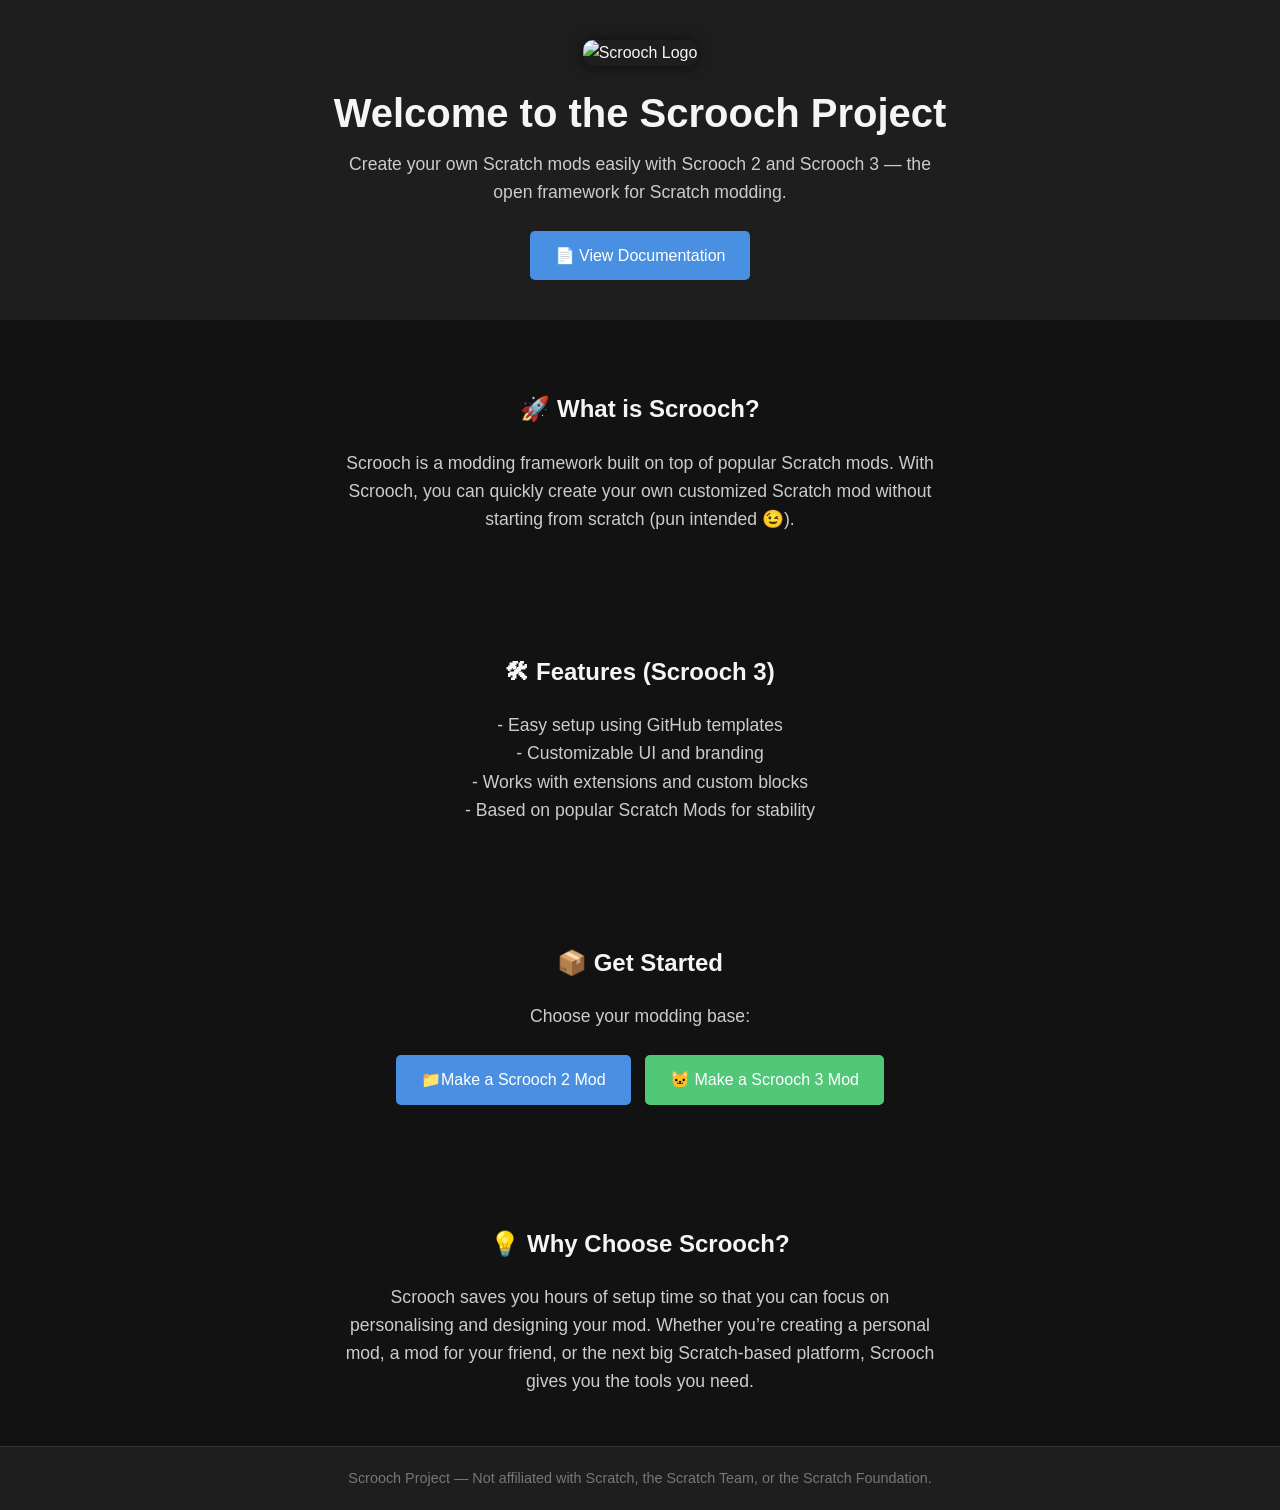
==== index.html @ 6286c1af "Update index.html" ====
<!DOCTYPE html>
<html lang="en">
<head>
  <meta charset="UTF-8">
  <meta name="viewport" content="width=device-width, initial-scale=1.0">
  <title>Scrooch Project</title>
  <link rel="icon" href="https://avatars.githubusercontent.com/u/221273265?s=200&v=4">
  <style>
    body {
      font-family: Arial, sans-serif;
      background-color: #121212;
      color: #f5f5f5;
      margin: 0;
      padding: 0;
      line-height: 1.6;
    }
    header {
      background-color: #1e1e1e;
      padding: 40px 20px;
      text-align: center;
    }
    header img {
      width: 90px;
      height: 90px;
      border-radius: 10px;
      box-shadow: 0 0 15px rgba(0, 0, 0, 0.6);
    }
    h1 {
      font-size: 2.5rem;
      margin: 15px 0 5px;
    }
    p {
      font-size: 1.1rem;
      color: #ccc;
      max-width: 600px;
      margin: 0 auto;
    }
    .section {
      padding: 50px 20px;
      max-width: 900px;
      margin: auto;
      text-align: center;
    }
    .btn {
      display: inline-block;
      padding: 12px 25px;
      font-size: 1rem;
      color: #fff;
      background-color: #4a90e2;
      border: none;
      border-radius: 5px;
      text-decoration: none;
      margin-top: 25px;
      transition: background-color 0.3s ease, transform 0.2s ease;
    }
    .btn:hover {
      background-color: #357ABD;
      transform: translateY(-2px);
    }
    footer {
      background-color: #1e1e1e;
      padding: 20px;
      text-align: center;
      font-size: 0.9rem;
      color: #777;
      border-top: 1px solid #333;
    }
  </style>
</head>
<body>
  <header>
    <img src="https://avatars.githubusercontent.com/u/221273265?s=200&v=4" alt="Scrooch Logo">
    <h1>Welcome to the Scrooch Project</h1>
    <p>Create your own Scratch mods easily with Scrooch 2 and Scrooch 3 — the open framework for Scratch modding.</p>
    <a href="https://scrooch-project.github.io/docs" class="btn">📄 View Documentation</a>
  </header>

  <section class="section">
    <h2>🚀 What is Scrooch?</h2>
    <p>
      Scrooch is a modding framework built on top of popular Scratch mods.
      With Scrooch, you can quickly create your own customized Scratch mod
      without starting from scratch (pun intended 😉).
    </p>
  </section>

  <section class="section">
    <h2>🛠 Features (Scrooch 3)</h2>
    <p>
      - Easy setup using GitHub templates<br>
      - Customizable UI and branding<br>
      - Works with extensions and custom blocks<br>
      - Based on popular Scratch Mods for stability
    </p>
  </section>

  <section class="section">
    <h2>📦 Get Started</h2>
    <p>Choose your modding base:</p>
    <a href="https://scrooch-project.github.io/docs/#/setup/v2" class="btn">📁Make a Scrooch 2 Mod</a>
<a href="https://github.com/scrooch-project/Scrooch3#readme" 
   class="btn" 
   style="background-color:#50c878;margin-left:10px;" 
   target="_blank" 
   rel="noopener noreferrer">
   🐱 Make a Scrooch 3 Mod
</a>
  </section>

  <section class="section">
    <h2>💡 Why Choose Scrooch?</h2>
    <p>
      Scrooch saves you hours of setup time so that you can focus on personalising
      and designing your mod. Whether you’re creating a personal mod, a mod for your friend,
      or the next big Scratch-based platform, Scrooch gives you the tools you need.
    </p>
  </section>

  <footer>
    Scrooch Project — Not affiliated with Scratch, the Scratch Team, or the Scratch Foundation.
  </footer>
</body>
</html>
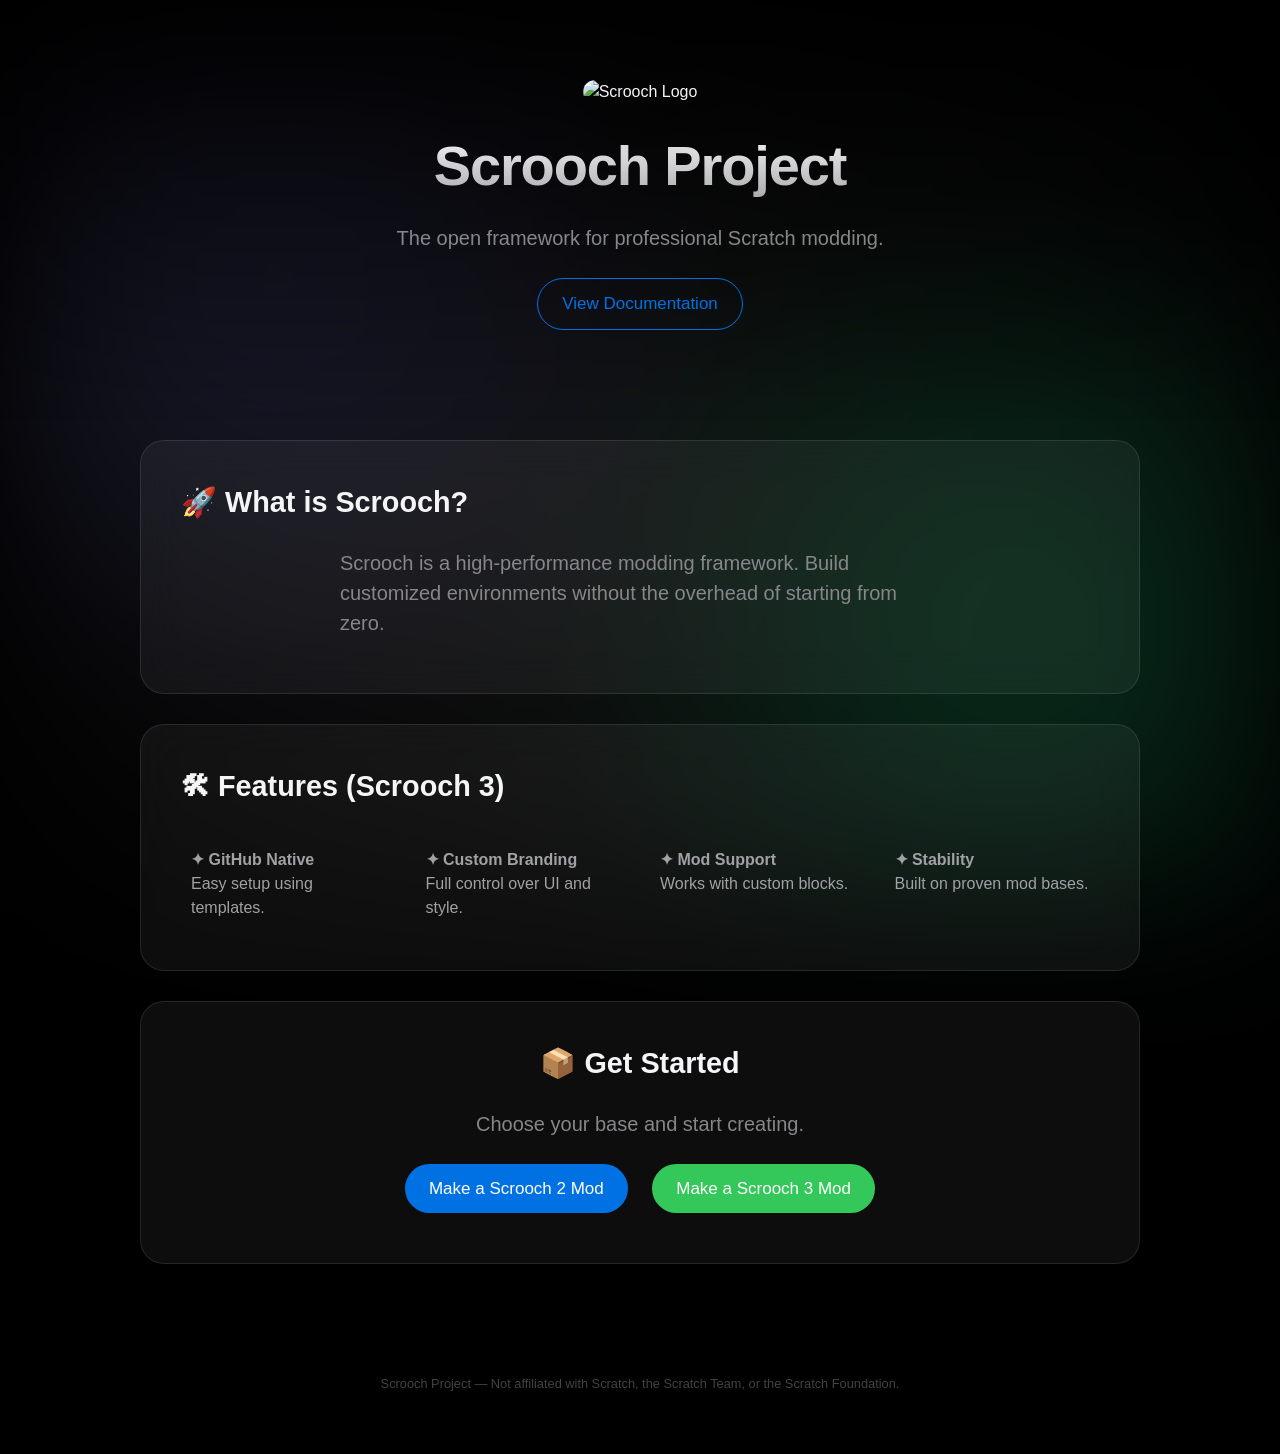
==== commit 024daba4: "Refactor index.html for styling and content updates Updated styles and content for improved aestheti" ====
--- a/index.html
+++ b/index.html
@@ -6,118 +6,184 @@
   <title>Scrooch Project</title>
   <link rel="icon" href="https://avatars.githubusercontent.com/u/221273265?s=200&v=4">
   <style>
+    :root {
+      --glass: rgba(255, 255, 255, 0.05);
+      --glass-border: rgba(255, 255, 255, 0.1);
+      --accent: #0071e3; /* Apple Blue */
+      --success: #34c759; /* Apple Green */
+    }
+
     body {
-      font-family: Arial, sans-serif;
-      background-color: #121212;
-      color: #f5f5f5;
+      font-family: -apple-system, BlinkMacSystemFont, "Segoe UI", Roboto, Helvetica, Arial, sans-serif;
+      background: #000;
+      color: #f5f5f7;
       margin: 0;
       padding: 0;
-      line-height: 1.6;
+      line-height: 1.5;
+      overflow-x: hidden;
     }
+
+    /* Animated Liquid Background */
+    body::before {
+      content: "";
+      position: fixed;
+      top: 0; left: 0;
+      width: 100%; height: 100%;
+      background: radial-gradient(circle at 20% 30%, #1a1a2e 0%, transparent 40%),
+                  radial-gradient(circle at 80% 70%, #072e1c 0%, transparent 40%),
+                  radial-gradient(circle at 50% 50%, #121212 0%, #000 100%);
+      z-index: -1;
+      filter: blur(80px);
+    }
+
     header {
-      background-color: #1e1e1e;
-      padding: 40px 20px;
+      padding: 80px 20px;
       text-align: center;
+      background: linear-gradient(180deg, rgba(0,0,0,0.8) 0%, transparent 100%);
     }
+
     header img {
-      width: 90px;
-      height: 90px;
-      border-radius: 10px;
-      box-shadow: 0 0 15px rgba(0, 0, 0, 0.6);
+      width: 100px;
+      height: 100px;
+      border-radius: 22px; /* Apple's squircle-ish radius */
+      box-shadow: 0 20px 40px rgba(0,0,0,0.4);
+      margin-bottom: 20px;
     }
+
     h1 {
-      font-size: 2.5rem;
-      margin: 15px 0 5px;
+      font-size: clamp(2.5rem, 8vw, 3.5rem);
+      font-weight: 700;
+      letter-spacing: -0.02em;
+      margin: 0;
+      background: linear-gradient(180deg, #fff 0%, #a1a1a6 100%);
+      -webkit-background-clip: text;
+      -webkit-text-fill-color: transparent;
     }
+
     p {
-      font-size: 1.1rem;
-      color: #ccc;
+      font-size: 1.25rem;
+      color: #86868b;
       max-width: 600px;
+      margin: 15px auto;
+    }
+
+    .container {
+      max-width: 1000px;
       margin: 0 auto;
+      padding: 20px;
     }
+
+    /* Glass Card Style */
     .section {
-      padding: 50px 20px;
-      max-width: 900px;
-      margin: auto;
-      text-align: center;
+      background: var(--glass);
+      backdrop-filter: blur(20px);
+      -webkit-backdrop-filter: blur(20px);
+      border: 1px solid var(--glass-border);
+      border-radius: 24px;
+      padding: 40px;
+      margin-bottom: 30px;
+      transition: transform 0.3s ease, border-color 0.3s ease;
     }
+
+    .section:hover {
+      border-color: rgba(255, 255, 255, 0.2);
+    }
+
+    h2 {
+      font-size: 1.8rem;
+      margin-top: 0;
+    }
+
+    /* Apple-style Buttons */
     .btn {
       display: inline-block;
-      padding: 12px 25px;
-      font-size: 1rem;
+      padding: 12px 24px;
+      font-size: 17px;
+      font-weight: 500;
       color: #fff;
-      background-color: #4a90e2;
+      background-color: var(--accent);
       border: none;
-      border-radius: 5px;
+      border-radius: 980px; /* Fully rounded */
       text-decoration: none;
-      margin-top: 25px;
-      transition: background-color 0.3s ease, transform 0.2s ease;
+      margin: 10px;
+      transition: all 0.3s cubic-bezier(0.4, 0, 0.2, 1);
     }
+
     .btn:hover {
-      background-color: #357ABD;
-      transform: translateY(-2px);
+      opacity: 0.9;
+      transform: scale(1.02);
     }
+
+    .btn-secondary {
+      background-color: var(--success);
+    }
+
+    .btn-outline {
+      background: transparent;
+      border: 1px solid var(--accent);
+      color: var(--accent);
+    }
+
+    .features-grid {
+      display: grid;
+      grid-template-columns: repeat(auto-fit, minmax(200px, 1fr));
+      gap: 20px;
+      text-align: left;
+      margin-top: 30px;
+    }
+
+    .feature-item {
+      padding: 10px;
+      color: #a1a1a6;
+    }
+
     footer {
-      background-color: #1e1e1e;
-      padding: 20px;
+      padding: 60px 20px;
       text-align: center;
-      font-size: 0.9rem;
-      color: #777;
-      border-top: 1px solid #333;
+      font-size: 0.8rem;
+      color: #424245;
     }
   </style>
 </head>
 <body>
+
   <header>
     <img src="https://avatars.githubusercontent.com/u/221273265?s=200&v=4" alt="Scrooch Logo">
-    <h1>Welcome to the Scrooch Project</h1>
-    <p>Create your own Scratch mods easily with Scrooch 2 and Scrooch 3 — the open framework for Scratch modding.</p>
-    <a href="https://scrooch-project.github.io/docs" class="btn">📄 View Documentation</a>
+    <h1>Scrooch Project</h1>
+    <p>The open framework for professional Scratch modding.</p>
+    <a href="https://scrooch-project.github.io/docs" class="btn btn-outline">View Documentation</a>
   </header>
 
-  <section class="section">
-    <h2>🚀 What is Scrooch?</h2>
-    <p>
-      Scrooch is a modding framework built on top of popular Scratch mods.
-      With Scrooch, you can quickly create your own customized Scratch mod
-      without starting from scratch (pun intended 😉).
-    </p>
-  </section>
+  <div class="container">
+    <section class="section">
+      <h2>🚀 What is Scrooch?</h2>
+      <p>
+        Scrooch is a high-performance modding framework. 
+        Build customized environments without the overhead of starting from zero.
+      </p>
+    </section>
 
-  <section class="section">
-    <h2>🛠 Features (Scrooch 3)</h2>
-    <p>
-      - Easy setup using GitHub templates<br>
-      - Customizable UI and branding<br>
-      - Works with extensions and custom blocks<br>
-      - Based on popular Scratch Mods for stability
-    </p>
-  </section>
+    <section class="section">
+      <h2>🛠 Features (Scrooch 3)</h2>
+      <div class="features-grid">
+        <div class="feature-item"><b>✦ GitHub Native</b><br>Easy setup using templates.</div>
+        <div class="feature-item"><b>✦ Custom Branding</b><br>Full control over UI and style.</div>
+        <div class="feature-item"><b>✦ Mod Support</b><br>Works with custom blocks.</div>
+        <div class="feature-item"><b>✦ Stability</b><br>Built on proven mod bases.</div>
+      </div>
+    </section>
 
-  <section class="section">
-    <h2>📦 Get Started</h2>
-    <p>Choose your modding base:</p>
-    <a href="https://scrooch-project.github.io/docs/#/setup/v2" class="btn">📁Make a Scrooch 2 Mod</a>
-<a href="https://github.com/scrooch-project/Scrooch3#readme" 
-   class="btn" 
-   style="background-color:#50c878;margin-left:10px;" 
-   target="_blank" 
-   rel="noopener noreferrer">
-   🐱 Make a Scrooch 3 Mod
-</a>
-  </section>
-
-  <section class="section">
-    <h2>💡 Why Choose Scrooch?</h2>
-    <p>
-      Scrooch saves you hours of setup time so that you can focus on personalising
-      and designing your mod. Whether you’re creating a personal mod, a mod for your friend,
-      or the next big Scratch-based platform, Scrooch gives you the tools you need.
-    </p>
-  </section>
+    <section class="section" style="text-align: center;">
+      <h2>📦 Get Started</h2>
+      <p>Choose your base and start creating.</p>
+      <a href="https://scrooch-project.github.io/docs/#/setup/v2" class="btn">Make a Scrooch 2 Mod</a>
+      <a href="https://github.com/scrooch-project/Scrooch3#readme" class="btn btn-secondary">Make a Scrooch 3 Mod</a>
+    </section>
+  </div>
 
   <footer>
     Scrooch Project — Not affiliated with Scratch, the Scratch Team, or the Scratch Foundation.
   </footer>
+
 </body>
 </html>
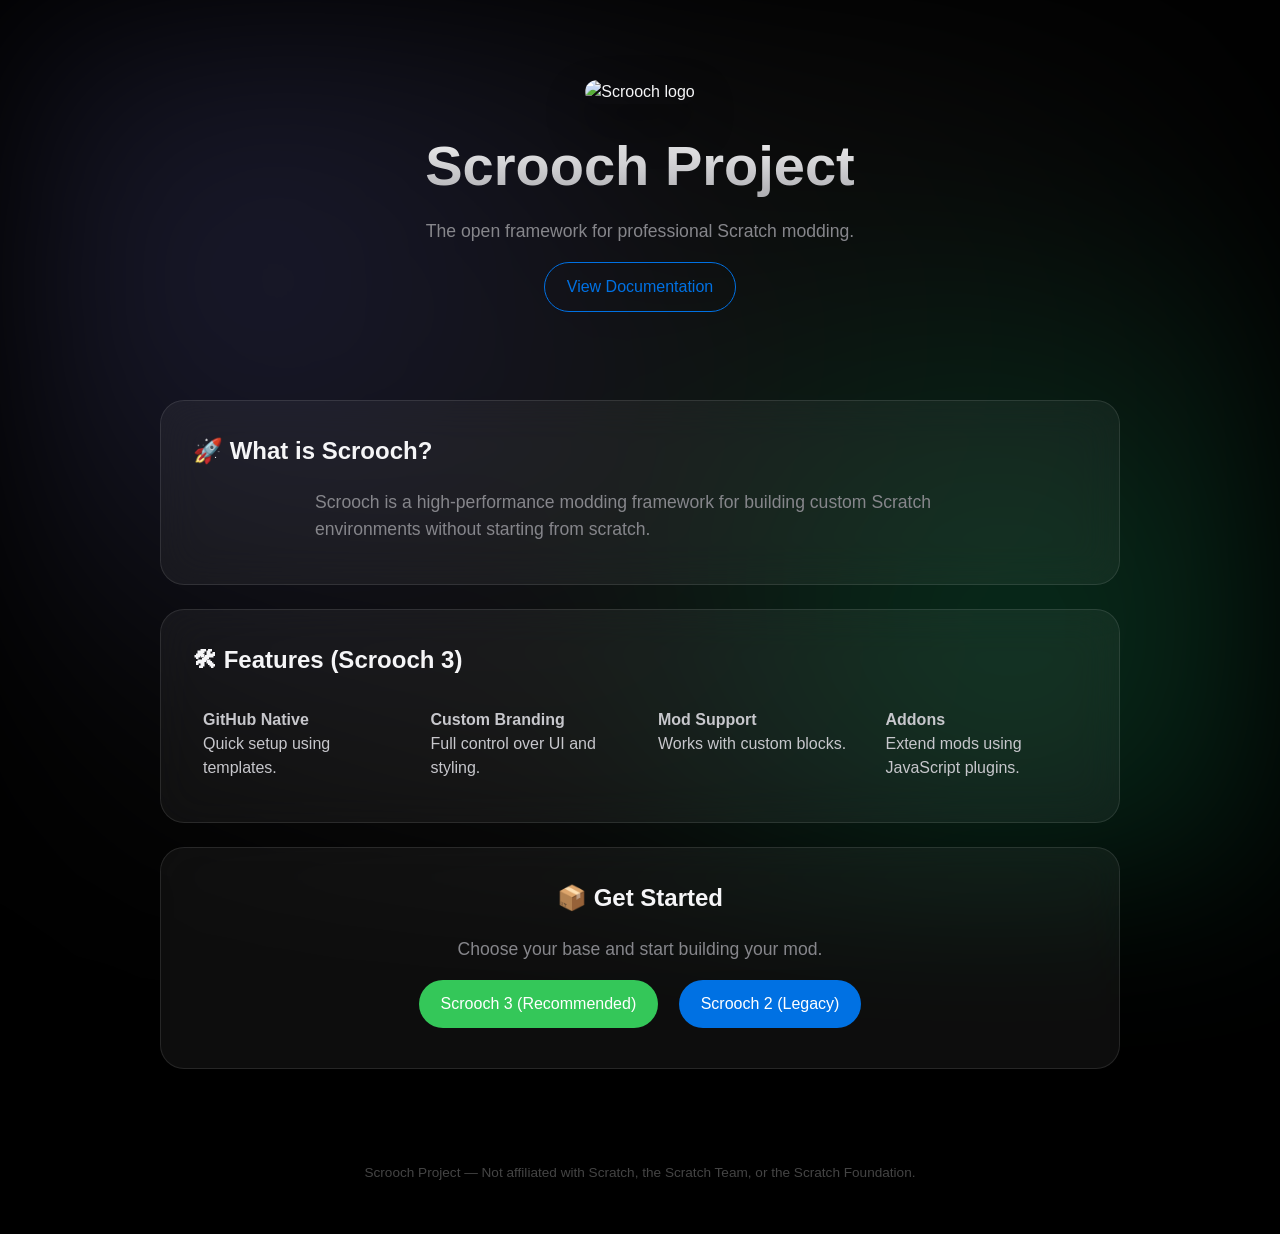
==== commit 2109be95: "Update index.html" ====
--- a/index.html
+++ b/index.html
@@ -1,70 +1,73 @@
 <!DOCTYPE html>
 <html lang="en">
 <head>
-  <meta charset="UTF-8">
-  <meta name="viewport" content="width=device-width, initial-scale=1.0">
-  <title>Scrooch Project</title>
-  <link rel="icon" href="https://avatars.githubusercontent.com/u/221273265?s=200&v=4">
+  <meta charset="UTF-8" />
+  <meta name="viewport" content="width=device-width, initial-scale=1.0" />
+
+  <title>Scrooch Project — Scratch Modding Framework</title>
+  <meta name="description" content="Scrooch is an open framework for professional Scratch modding with custom UI, addons, and GitHub-native setup." />
+
+  <link rel="icon" href="https://avatars.githubusercontent.com/u/221273265?s=200&v=4" />
+
   <style>
     :root {
       --glass: rgba(255, 255, 255, 0.05);
       --glass-border: rgba(255, 255, 255, 0.1);
-      --accent: #0071e3; /* Apple Blue */
-      --success: #34c759; /* Apple Green */
+      --accent: #0071e3;
+      --success: #34c759;
+      --text: #f5f5f7;
+      --muted: #86868b;
+    }
+
+    * {
+      box-sizing: border-box;
     }
 
     body {
+      margin: 0;
       font-family: -apple-system, BlinkMacSystemFont, "Segoe UI", Roboto, Helvetica, Arial, sans-serif;
       background: #000;
-      color: #f5f5f7;
-      margin: 0;
-      padding: 0;
+      color: var(--text);
       line-height: 1.5;
       overflow-x: hidden;
     }
 
-    /* Animated Liquid Background */
     body::before {
       content: "";
       position: fixed;
-      top: 0; left: 0;
-      width: 100%; height: 100%;
+      inset: 0;
       background: radial-gradient(circle at 20% 30%, #1a1a2e 0%, transparent 40%),
                   radial-gradient(circle at 80% 70%, #072e1c 0%, transparent 40%),
                   radial-gradient(circle at 50% 50%, #121212 0%, #000 100%);
+      filter: blur(80px);
       z-index: -1;
-      filter: blur(80px);
     }
 
     header {
-      padding: 80px 20px;
+      padding: 80px 20px 60px;
       text-align: center;
-      background: linear-gradient(180deg, rgba(0,0,0,0.8) 0%, transparent 100%);
     }
 
     header img {
-      width: 100px;
-      height: 100px;
-      border-radius: 22px; /* Apple's squircle-ish radius */
+      width: 96px;
+      height: 96px;
+      border-radius: 22px;
       box-shadow: 0 20px 40px rgba(0,0,0,0.4);
-      margin-bottom: 20px;
     }
 
     h1 {
-      font-size: clamp(2.5rem, 8vw, 3.5rem);
-      font-weight: 700;
-      letter-spacing: -0.02em;
-      margin: 0;
-      background: linear-gradient(180deg, #fff 0%, #a1a1a6 100%);
+      font-size: clamp(2.2rem, 6vw, 3.5rem);
+      margin: 20px 0 10px;
+      background: linear-gradient(180deg, #fff, #a1a1a6);
       -webkit-background-clip: text;
       -webkit-text-fill-color: transparent;
     }
 
     p {
-      font-size: 1.25rem;
-      color: #86868b;
-      max-width: 600px;
-      margin: 15px auto;
+      color: var(--muted);
+      font-size: 1.1rem;
+      max-width: 650px;
+      margin: 10px auto;
     }
 
     .container {
@@ -73,113 +76,130 @@
       padding: 20px;
     }
 
-    /* Glass Card Style */
     .section {
       background: var(--glass);
       backdrop-filter: blur(20px);
-      -webkit-backdrop-filter: blur(20px);
       border: 1px solid var(--glass-border);
       border-radius: 24px;
-      padding: 40px;
-      margin-bottom: 30px;
-      transition: transform 0.3s ease, border-color 0.3s ease;
+      padding: 32px;
+      margin-bottom: 24px;
+      transition: 0.25s ease;
     }
 
     .section:hover {
       border-color: rgba(255, 255, 255, 0.2);
+      transform: translateY(-2px);
     }
 
     h2 {
-      font-size: 1.8rem;
       margin-top: 0;
     }
 
-    /* Apple-style Buttons */
     .btn {
       display: inline-block;
-      padding: 12px 24px;
-      font-size: 17px;
+      padding: 12px 22px;
+      font-size: 16px;
       font-weight: 500;
-      color: #fff;
-      background-color: var(--accent);
-      border: none;
-      border-radius: 980px; /* Fully rounded */
+      border-radius: 999px;
       text-decoration: none;
-      margin: 10px;
-      transition: all 0.3s cubic-bezier(0.4, 0, 0.2, 1);
-    }
-
-    .btn:hover {
-      opacity: 0.9;
-      transform: scale(1.02);
-    }
-
-    .btn-secondary {
-      background-color: var(--success);
+      margin: 8px;
+      transition: 0.25s ease;
+      outline: none;
+    }
+
+    .btn:focus-visible {
+      outline: 2px solid white;
+      outline-offset: 3px;
+    }
+
+    .btn-primary {
+      background: var(--accent);
+      color: white;
+    }
+
+    .btn-success {
+      background: var(--success);
+      color: white;
     }
 
     .btn-outline {
-      background: transparent;
       border: 1px solid var(--accent);
       color: var(--accent);
+      background: transparent;
+    }
+
+    .btn:hover {
+      transform: scale(1.03);
+      opacity: 0.9;
     }
 
     .features-grid {
       display: grid;
       grid-template-columns: repeat(auto-fit, minmax(200px, 1fr));
-      gap: 20px;
-      text-align: left;
-      margin-top: 30px;
+      gap: 16px;
+      margin-top: 20px;
     }
 
     .feature-item {
       padding: 10px;
-      color: #a1a1a6;
+      color: #c7c7cc;
     }
 
     footer {
-      padding: 60px 20px;
       text-align: center;
-      font-size: 0.8rem;
-      color: #424245;
+      padding: 50px 20px;
+      font-size: 0.85rem;
+      color: #444;
+    }
+
+    @media (prefers-reduced-motion: reduce) {
+      * {
+        transition: none !important;
+        scroll-behavior: auto !important;
+      }
     }
   </style>
 </head>
+
 <body>
 
   <header>
-    <img src="https://avatars.githubusercontent.com/u/221273265?s=200&v=4" alt="Scrooch Logo">
+    <img src="https://avatars.githubusercontent.com/u/221273265?s=200&v=4" alt="Scrooch logo" />
     <h1>Scrooch Project</h1>
     <p>The open framework for professional Scratch modding.</p>
-    <a href="https://scrooch-project.github.io/docs" class="btn btn-outline">View Documentation</a>
+    <a href="https://github.com/scrooch-project/Scrooch3/wiki" class="btn btn-outline" role="button">View Documentation</a>
   </header>
 
-  <div class="container">
+  <main class="container">
+
     <section class="section">
       <h2>🚀 What is Scrooch?</h2>
       <p>
-        Scrooch is a high-performance modding framework. 
-        Build customized environments without the overhead of starting from zero.
+        Scrooch is a high-performance modding framework for building custom Scratch environments
+        without starting from scratch.
       </p>
     </section>
 
     <section class="section">
       <h2>🛠 Features (Scrooch 3)</h2>
+
       <div class="features-grid">
-        <div class="feature-item"><b>✦ GitHub Native</b><br>Easy setup using templates.</div>
-        <div class="feature-item"><b>✦ Custom Branding</b><br>Full control over UI and style.</div>
-        <div class="feature-item"><b>✦ Mod Support</b><br>Works with custom blocks.</div>
-        <div class="feature-item"><b>✦ Stability</b><br>Built on proven mod bases.</div>
+        <div class="feature-item"><b>GitHub Native</b><br />Quick setup using templates.</div>
+        <div class="feature-item"><b>Custom Branding</b><br />Full control over UI and styling.</div>
+        <div class="feature-item"><b>Mod Support</b><br />Works with custom blocks.</div>
+        <div class="feature-item"><b>Addons</b><br />Extend mods using JavaScript plugins.</div>
       </div>
     </section>
 
-    <section class="section" style="text-align: center;">
+    <section class="section" style="text-align:center;">
       <h2>📦 Get Started</h2>
-      <p>Choose your base and start creating.</p>
-      <a href="https://scrooch-project.github.io/docs/#/setup/v2" class="btn">Make a Scrooch 2 Mod</a>
-      <a href="https://github.com/scrooch-project/Scrooch3#readme" class="btn btn-secondary">Make a Scrooch 3 Mod</a>
+      <p>Choose your base and start building your mod.</p>
+
+      <a href="https://github.com/scrooch-project/Scrooch3/wiki" class="btn btn-success">Scrooch 3 (Recommended)</a>
+      <a href="https://sites.google.com/view/scrooch-2/code" class="btn btn-primary">Scrooch 2 (Legacy)</a>
     </section>
-  </div>
+
+  </main>
 
   <footer>
     Scrooch Project — Not affiliated with Scratch, the Scratch Team, or the Scratch Foundation.
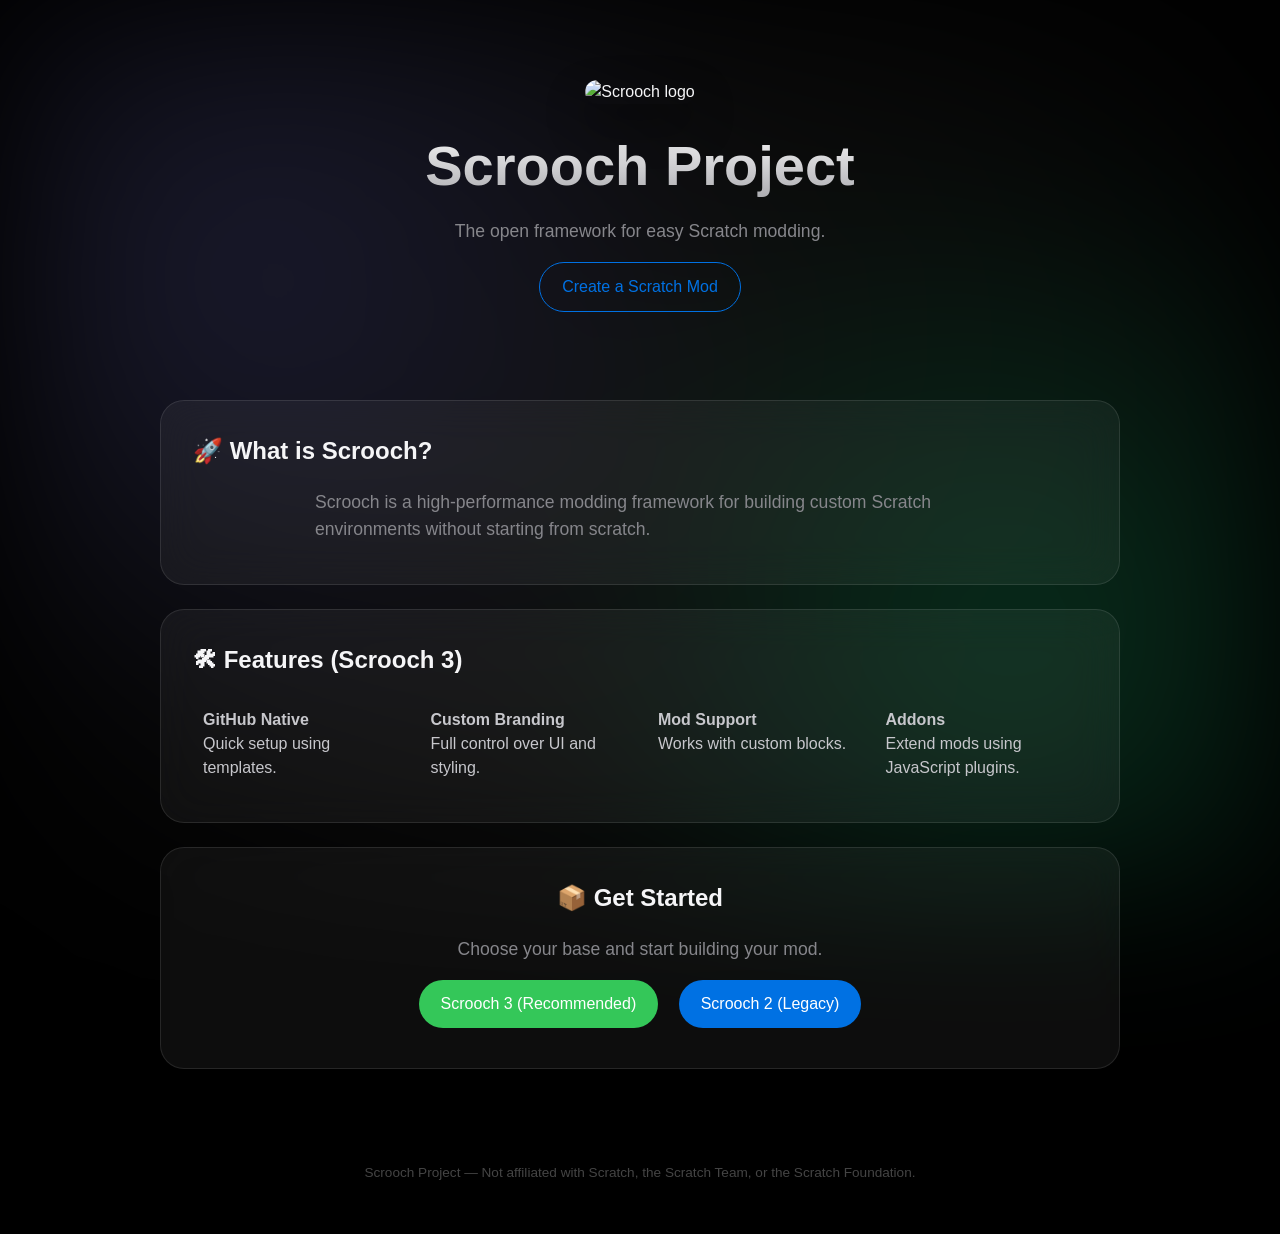
==== commit 4897aec5: "Update index.html" ====
--- a/index.html
+++ b/index.html
@@ -5,7 +5,7 @@
   <meta name="viewport" content="width=device-width, initial-scale=1.0" />
 
   <title>Scrooch Project — Scratch Modding Framework</title>
-  <meta name="description" content="Scrooch is an open framework for professional Scratch modding with custom UI, addons, and GitHub-native setup." />
+  <meta name="description" content="Scrooch is an open framework for easy Scratch modding with custom UI, addons, and GitHub-native setup." />
 
   <link rel="icon" href="https://avatars.githubusercontent.com/u/221273265?s=200&v=4" />
 
@@ -166,8 +166,8 @@
   <header>
     <img src="https://avatars.githubusercontent.com/u/221273265?s=200&v=4" alt="Scrooch logo" />
     <h1>Scrooch Project</h1>
-    <p>The open framework for professional Scratch modding.</p>
-    <a href="https://github.com/scrooch-project/Scrooch3/wiki" class="btn btn-outline" role="button">View Documentation</a>
+    <p>The open framework for easy Scratch modding.</p>
+    <a href="https://scrooch.cattymod.app/select" class="btn btn-outline" role="button">Create a Scratch Mod</a>
   </header>
 
   <main class="container">
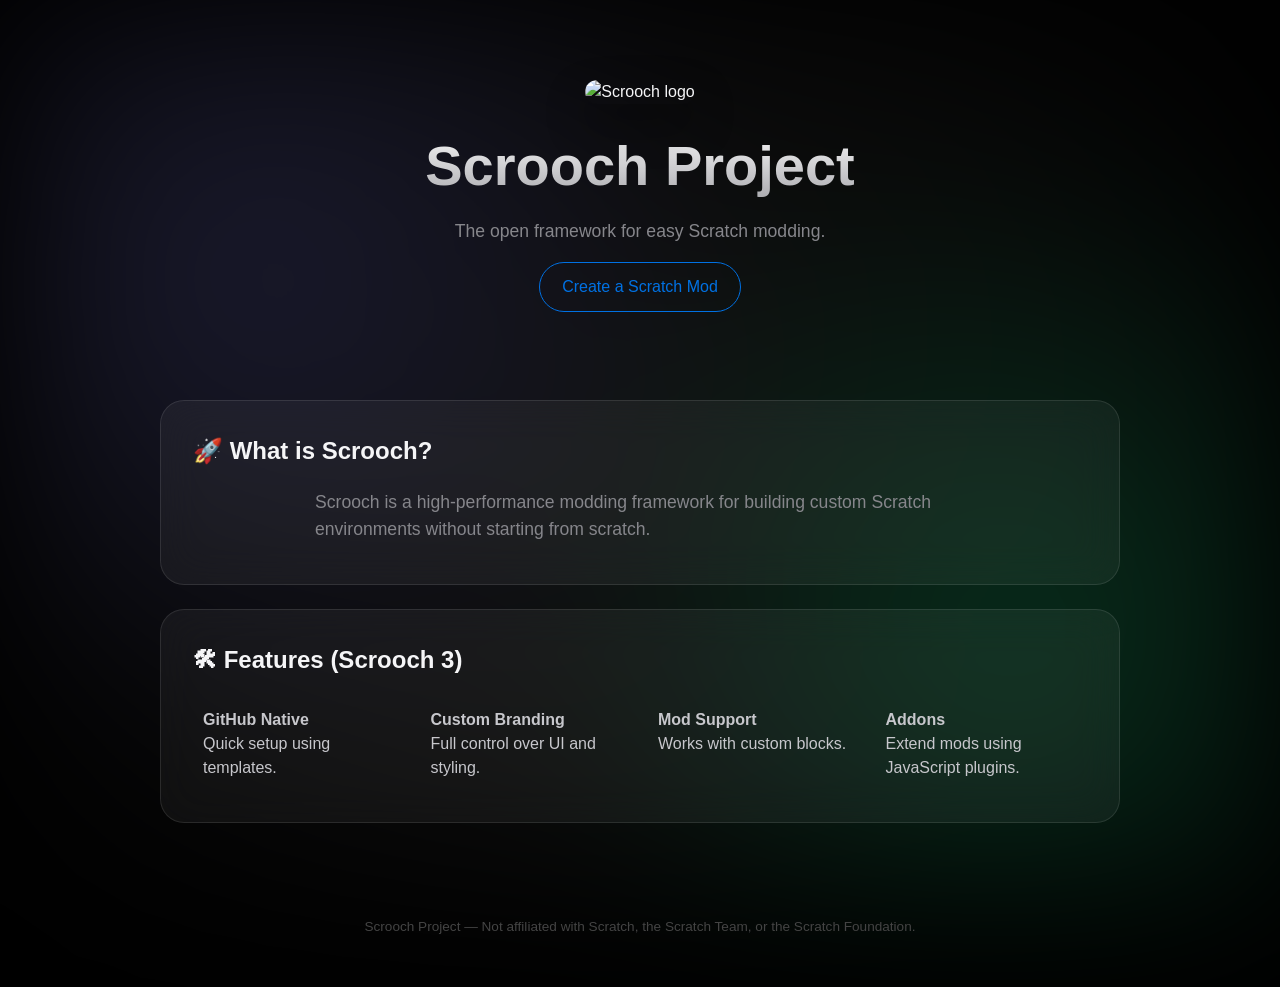
==== commit 9558486b: "Update index.html" ====
--- a/index.html
+++ b/index.html
@@ -191,13 +191,7 @@
       </div>
     </section>
 
-    <section class="section" style="text-align:center;">
-      <h2>📦 Get Started</h2>
-      <p>Choose your base and start building your mod.</p>
-
-      <a href="https://github.com/scrooch-project/Scrooch3/wiki" class="btn btn-success">Scrooch 3 (Recommended)</a>
-      <a href="https://sites.google.com/view/scrooch-2/code" class="btn btn-primary">Scrooch 2 (Legacy)</a>
-    </section>
+
 
   </main>
 
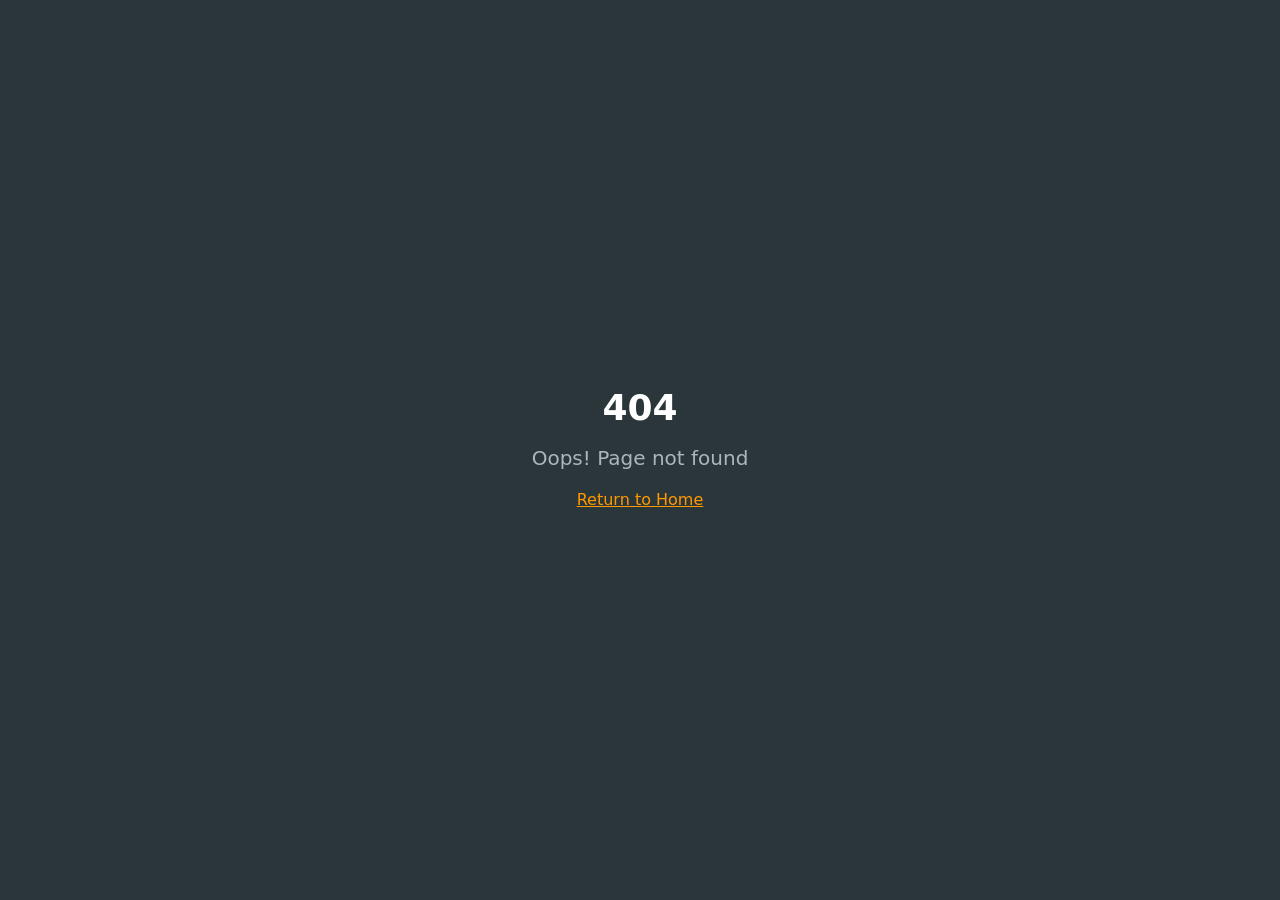
==== commit b389a651: "Add files via upload" ====
--- a/index.html
+++ b/index.html
@@ -1,203 +1,30 @@
-<!DOCTYPE html>
+<!doctype html>
 <html lang="en">
-<head>
-  <meta charset="UTF-8" />
-  <meta name="viewport" content="width=device-width, initial-scale=1.0" />
+  <head>
+    <meta charset="UTF-8" />
+    <meta name="viewport" content="width=device-width, initial-scale=1.0" />
+    <!-- TODO: Set the document title to the name of your application -->
+    <title>Scrooch — A Scratch Mod Creator</title>
+    <meta name="description" content="Scrooch is a Scratch Mod Creator that lets you build your own block-based coding mods with ease.">
+    <meta name="author" content="Scrooch" />
 
-  <title>Scrooch Project — Scratch Modding Framework</title>
-  <meta name="description" content="Scrooch is an open framework for easy Scratch modding with custom UI, addons, and GitHub-native setup." />
+    
+    
+    <meta property="og:type" content="website" />
+    <meta property="og:image" content="https://pub-bb2e103a32db4e198524a2e9ed8f35b4.r2.dev/e53f9887-8155-4599-957d-2e2efa9e5f54/id-preview-b101cba7--4a92a8ab-cb0f-486a-8a63-0959fd7c8e48.lovable.app-1775138867552.png">
 
-  <link rel="icon" href="https://avatars.githubusercontent.com/u/221273265?s=200&v=4" />
-
-  <style>
-    :root {
-      --glass: rgba(255, 255, 255, 0.05);
-      --glass-border: rgba(255, 255, 255, 0.1);
-      --accent: #0071e3;
-      --success: #34c759;
-      --text: #f5f5f7;
-      --muted: #86868b;
-    }
-
-    * {
-      box-sizing: border-box;
-    }
-
-    body {
-      margin: 0;
-      font-family: -apple-system, BlinkMacSystemFont, "Segoe UI", Roboto, Helvetica, Arial, sans-serif;
-      background: #000;
-      color: var(--text);
-      line-height: 1.5;
-      overflow-x: hidden;
-    }
-
-    body::before {
-      content: "";
-      position: fixed;
-      inset: 0;
-      background: radial-gradient(circle at 20% 30%, #1a1a2e 0%, transparent 40%),
-                  radial-gradient(circle at 80% 70%, #072e1c 0%, transparent 40%),
-                  radial-gradient(circle at 50% 50%, #121212 0%, #000 100%);
-      filter: blur(80px);
-      z-index: -1;
-    }
-
-    header {
-      padding: 80px 20px 60px;
-      text-align: center;
-    }
-
-    header img {
-      width: 96px;
-      height: 96px;
-      border-radius: 22px;
-      box-shadow: 0 20px 40px rgba(0,0,0,0.4);
-    }
-
-    h1 {
-      font-size: clamp(2.2rem, 6vw, 3.5rem);
-      margin: 20px 0 10px;
-      background: linear-gradient(180deg, #fff, #a1a1a6);
-      -webkit-background-clip: text;
-      -webkit-text-fill-color: transparent;
-    }
-
-    p {
-      color: var(--muted);
-      font-size: 1.1rem;
-      max-width: 650px;
-      margin: 10px auto;
-    }
-
-    .container {
-      max-width: 1000px;
-      margin: 0 auto;
-      padding: 20px;
-    }
-
-    .section {
-      background: var(--glass);
-      backdrop-filter: blur(20px);
-      border: 1px solid var(--glass-border);
-      border-radius: 24px;
-      padding: 32px;
-      margin-bottom: 24px;
-      transition: 0.25s ease;
-    }
-
-    .section:hover {
-      border-color: rgba(255, 255, 255, 0.2);
-      transform: translateY(-2px);
-    }
-
-    h2 {
-      margin-top: 0;
-    }
-
-    .btn {
-      display: inline-block;
-      padding: 12px 22px;
-      font-size: 16px;
-      font-weight: 500;
-      border-radius: 999px;
-      text-decoration: none;
-      margin: 8px;
-      transition: 0.25s ease;
-      outline: none;
-    }
-
-    .btn:focus-visible {
-      outline: 2px solid white;
-      outline-offset: 3px;
-    }
-
-    .btn-primary {
-      background: var(--accent);
-      color: white;
-    }
-
-    .btn-success {
-      background: var(--success);
-      color: white;
-    }
-
-    .btn-outline {
-      border: 1px solid var(--accent);
-      color: var(--accent);
-      background: transparent;
-    }
-
-    .btn:hover {
-      transform: scale(1.03);
-      opacity: 0.9;
-    }
-
-    .features-grid {
-      display: grid;
-      grid-template-columns: repeat(auto-fit, minmax(200px, 1fr));
-      gap: 16px;
-      margin-top: 20px;
-    }
-
-    .feature-item {
-      padding: 10px;
-      color: #c7c7cc;
-    }
-
-    footer {
-      text-align: center;
-      padding: 50px 20px;
-      font-size: 0.85rem;
-      color: #444;
-    }
-
-    @media (prefers-reduced-motion: reduce) {
-      * {
-        transition: none !important;
-        scroll-behavior: auto !important;
-      }
-    }
-  </style>
+    <meta name="twitter:card" content="summary_large_image" />
+    <meta name="twitter:site" content="@Lovable" />
+    <meta name="twitter:image" content="https://pub-bb2e103a32db4e198524a2e9ed8f35b4.r2.dev/e53f9887-8155-4599-957d-2e2efa9e5f54/id-preview-b101cba7--4a92a8ab-cb0f-486a-8a63-0959fd7c8e48.lovable.app-1775138867552.png">
+    <meta property="og:title" content="Scrooch — A Scratch Mod Creator">
+  <meta name="twitter:title" content="Scrooch — A Scratch Mod Creator">
+  <meta property="og:description" content="Scrooch is a Scratch Mod Creator that lets you build your own block-based coding mods with ease.">
+  <meta name="twitter:description" content="Scrooch is a Scratch Mod Creator that lets you build your own block-based coding mods with ease.">
+  <script type="module" crossorigin src="/assets/index-ByeJ1EU-.js"></script>
+  <link rel="stylesheet" crossorigin href="/assets/index-DIYdI_hk.css">
 </head>
 
-<body>
-
-  <header>
-    <img src="https://avatars.githubusercontent.com/u/221273265?s=200&v=4" alt="Scrooch logo" />
-    <h1>Scrooch Project</h1>
-    <p>The open framework for easy Scratch modding.</p>
-    <a href="https://scrooch.cattymod.app/select" class="btn btn-outline" role="button">Create a Scratch Mod</a>
-  </header>
-
-  <main class="container">
-
-    <section class="section">
-      <h2>🚀 What is Scrooch?</h2>
-      <p>
-        Scrooch is a high-performance modding framework for building custom Scratch environments
-        without starting from scratch.
-      </p>
-    </section>
-
-    <section class="section">
-      <h2>🛠 Features (Scrooch 3)</h2>
-
-      <div class="features-grid">
-        <div class="feature-item"><b>GitHub Native</b><br />Quick setup using templates.</div>
-        <div class="feature-item"><b>Custom Branding</b><br />Full control over UI and styling.</div>
-        <div class="feature-item"><b>Mod Support</b><br />Works with custom blocks.</div>
-        <div class="feature-item"><b>Addons</b><br />Extend mods using JavaScript plugins.</div>
-      </div>
-    </section>
-
-
-
-  </main>
-
-  <footer>
-    Scrooch Project — Not affiliated with Scratch, the Scratch Team, or the Scratch Foundation.
-  </footer>
-
-</body>
+  <body>
+    <div id="root"></div>
+  </body>
 </html>
--- a/assets/index-DIYdI_hk.css
+++ b/assets/index-DIYdI_hk.css
@@ -0,0 +1 @@
+*,:before,:after{--tw-border-spacing-x: 0;--tw-border-spacing-y: 0;--tw-translate-x: 0;--tw-translate-y: 0;--tw-rotate: 0;--tw-skew-x: 0;--tw-skew-y: 0;--tw-scale-x: 1;--tw-scale-y: 1;--tw-pan-x: ;--tw-pan-y: ;--tw-pinch-zoom: ;--tw-scroll-snap-strictness: proximity;--tw-gradient-from-position: ;--tw-gradient-via-position: ;--tw-gradient-to-position: ;--tw-ordinal: ;--tw-slashed-zero: ;--tw-numeric-figure: ;--tw-numeric-spacing: ;--tw-numeric-fraction: ;--tw-ring-inset: ;--tw-ring-offset-width: 0px;--tw-ring-offset-color: #fff;--tw-ring-color: rgb(59 130 246 / .5);--tw-ring-offset-shadow: 0 0 #0000;--tw-ring-shadow: 0 0 #0000;--tw-shadow: 0 0 #0000;--tw-shadow-colored: 0 0 #0000;--tw-blur: ;--tw-brightness: ;--tw-contrast: ;--tw-grayscale: ;--tw-hue-rotate: ;--tw-invert: ;--tw-saturate: ;--tw-sepia: ;--tw-drop-shadow: ;--tw-backdrop-blur: ;--tw-backdrop-brightness: ;--tw-backdrop-contrast: ;--tw-backdrop-grayscale: ;--tw-backdrop-hue-rotate: ;--tw-backdrop-invert: ;--tw-backdrop-opacity: ;--tw-backdrop-saturate: ;--tw-backdrop-sepia: ;--tw-contain-size: ;--tw-contain-layout: ;--tw-contain-paint: ;--tw-contain-style: }::backdrop{--tw-border-spacing-x: 0;--tw-border-spacing-y: 0;--tw-translate-x: 0;--tw-translate-y: 0;--tw-rotate: 0;--tw-skew-x: 0;--tw-skew-y: 0;--tw-scale-x: 1;--tw-scale-y: 1;--tw-pan-x: ;--tw-pan-y: ;--tw-pinch-zoom: ;--tw-scroll-snap-strictness: proximity;--tw-gradient-from-position: ;--tw-gradient-via-position: ;--tw-gradient-to-position: ;--tw-ordinal: ;--tw-slashed-zero: ;--tw-numeric-figure: ;--tw-numeric-spacing: ;--tw-numeric-fraction: ;--tw-ring-inset: ;--tw-ring-offset-width: 0px;--tw-ring-offset-color: #fff;--tw-ring-color: rgb(59 130 246 / .5);--tw-ring-offset-shadow: 0 0 #0000;--tw-ring-shadow: 0 0 #0000;--tw-shadow: 0 0 #0000;--tw-shadow-colored: 0 0 #0000;--tw-blur: ;--tw-brightness: ;--tw-contrast: ;--tw-grayscale: ;--tw-hue-rotate: ;--tw-invert: ;--tw-saturate: ;--tw-sepia: ;--tw-drop-shadow: ;--tw-backdrop-blur: ;--tw-backdrop-brightness: ;--tw-backdrop-contrast: ;--tw-backdrop-grayscale: ;--tw-backdrop-hue-rotate: ;--tw-backdrop-invert: ;--tw-backdrop-opacity: ;--tw-backdrop-saturate: ;--tw-backdrop-sepia: ;--tw-contain-size: ;--tw-contain-layout: ;--tw-contain-paint: ;--tw-contain-style: }*,:before,:after{box-sizing:border-box;border-width:0;border-style:solid;border-color:#e5e7eb}:before,:after{--tw-content: ""}html,:host{line-height:1.5;-webkit-text-size-adjust:100%;-moz-tab-size:4;-o-tab-size:4;tab-size:4;font-family:ui-sans-serif,system-ui,sans-serif,"Apple Color Emoji","Segoe UI Emoji",Segoe UI Symbol,"Noto Color Emoji";font-feature-settings:normal;font-variation-settings:normal;-webkit-tap-highlight-color:transparent}body{margin:0;line-height:inherit}hr{height:0;color:inherit;border-top-width:1px}abbr:where([title]){-webkit-text-decoration:underline dotted;text-decoration:underline dotted}h1,h2,h3,h4,h5,h6{font-size:inherit;font-weight:inherit}a{color:inherit;text-decoration:inherit}b,strong{font-weight:bolder}code,kbd,samp,pre{font-family:ui-monospace,SFMono-Regular,Menlo,Monaco,Consolas,Liberation Mono,Courier New,monospace;font-feature-settings:normal;font-variation-settings:normal;font-size:1em}small{font-size:80%}sub,sup{font-size:75%;line-height:0;position:relative;vertical-align:baseline}sub{bottom:-.25em}sup{top:-.5em}table{text-indent:0;border-color:inherit;border-collapse:collapse}button,input,optgroup,select,textarea{font-family:inherit;font-feature-settings:inherit;font-variation-settings:inherit;font-size:100%;font-weight:inherit;line-height:inherit;letter-spacing:inherit;color:inherit;margin:0;padding:0}button,select{text-transform:none}button,input:where([type=button]),input:where([type=reset]),input:where([type=submit]){-webkit-appearance:button;background-color:transparent;background-image:none}:-moz-focusring{outline:auto}:-moz-ui-invalid{box-shadow:none}progress{vertical-align:baseline}::-webkit-inner-spin-button,::-webkit-outer-spin-button{height:auto}[type=search]{-webkit-appearance:textfield;outline-offset:-2px}::-webkit-search-decoration{-webkit-appearance:none}::-webkit-file-upload-button{-webkit-appearance:button;font:inherit}summary{display:list-item}blockquote,dl,dd,h1,h2,h3,h4,h5,h6,hr,figure,p,pre{margin:0}fieldset{margin:0;padding:0}legend{padding:0}ol,ul,menu{list-style:none;margin:0;padding:0}dialog{padding:0}textarea{resize:vertical}input::-moz-placeholder,textarea::-moz-placeholder{opacity:1;color:#9ca3af}input::placeholder,textarea::placeholder{opacity:1;color:#9ca3af}button,[role=button]{cursor:pointer}:disabled{cursor:default}img,svg,video,canvas,audio,iframe,embed,object{display:block;vertical-align:middle}img,video{max-width:100%;height:auto}[hidden]:where(:not([hidden=until-found])){display:none}:root{--background: 200 20% 12%;--foreground: 0 0% 100%;--card: 200 15% 16%;--card-foreground: 0 0% 100%;--popover: 200 15% 16%;--popover-foreground: 0 0% 100%;--primary: 36 100% 50%;--primary-foreground: 0 0% 100%;--secondary: 36 100% 55%;--secondary-foreground: 0 0% 100%;--muted: 200 15% 20%;--muted-foreground: 200 10% 70%;--accent: 40 100% 60%;--accent-foreground: 200 20% 12%;--destructive: 0 84.2% 60.2%;--destructive-foreground: 0 0% 100%;--border: 200 15% 22%;--input: 200 15% 22%;--ring: 36 100% 50%;--radius: .5rem;--navbar: 200 20% 15%;--navbar-foreground: 0 0% 100%;--banner: 270 38% 49%;--banner-foreground: 0 0% 100%;--hero: 36 100% 50%;--hero-foreground: 0 0% 100%;--sidebar-background: 0 0% 98%;--sidebar-foreground: 240 5.3% 26.1%;--sidebar-primary: 240 5.9% 10%;--sidebar-primary-foreground: 0 0% 98%;--sidebar-accent: 240 4.8% 95.9%;--sidebar-accent-foreground: 240 5.9% 10%;--sidebar-border: 220 13% 91%;--sidebar-ring: 217.2 91.2% 59.8%}.dark{--background: 222.2 84% 4.9%;--foreground: 210 40% 98%;--card: 222.2 84% 4.9%;--card-foreground: 210 40% 98%;--popover: 222.2 84% 4.9%;--popover-foreground: 210 40% 98%;--primary: 210 40% 98%;--primary-foreground: 222.2 47.4% 11.2%;--secondary: 217.2 32.6% 17.5%;--secondary-foreground: 210 40% 98%;--muted: 217.2 32.6% 17.5%;--muted-foreground: 215 20.2% 65.1%;--accent: 217.2 32.6% 17.5%;--accent-foreground: 210 40% 98%;--destructive: 0 62.8% 30.6%;--destructive-foreground: 210 40% 98%;--border: 217.2 32.6% 17.5%;--input: 217.2 32.6% 17.5%;--ring: 212.7 26.8% 83.9%;--sidebar-background: 240 5.9% 10%;--sidebar-foreground: 240 4.8% 95.9%;--sidebar-primary: 224.3 76.3% 48%;--sidebar-primary-foreground: 0 0% 100%;--sidebar-accent: 240 3.7% 15.9%;--sidebar-accent-foreground: 240 4.8% 95.9%;--sidebar-border: 240 3.7% 15.9%;--sidebar-ring: 217.2 91.2% 59.8%}*{border-color:hsl(var(--border))}body{background-color:hsl(var(--background));color:hsl(var(--foreground))}.sr-only{position:absolute;width:1px;height:1px;padding:0;margin:-1px;overflow:hidden;clip:rect(0,0,0,0);white-space:nowrap;border-width:0}.pointer-events-none{pointer-events:none}.pointer-events-auto{pointer-events:auto}.\!visible{visibility:visible!important}.visible{visibility:visible}.invisible{visibility:hidden}.fixed{position:fixed}.absolute{position:absolute}.relative{position:relative}.inset-0{top:0;right:0;bottom:0;left:0}.inset-x-0{left:0;right:0}.inset-y-0{top:0;bottom:0}.-bottom-12{bottom:-3rem}.-bottom-32{bottom:-8rem}.-bottom-40{bottom:-10rem}.-left-12{left:-3rem}.-right-12{right:-3rem}.-right-20{right:-5rem}.-right-32{right:-8rem}.-top-12{top:-3rem}.-top-20{top:-5rem}.-top-32{top:-8rem}.bottom-0{bottom:0}.left-0{left:0}.left-1{left:.25rem}.left-1\/2{left:50%}.left-2{left:.5rem}.left-\[50\%\]{left:50%}.right-0{right:0}.right-1{right:.25rem}.right-2{right:.5rem}.right-3{right:.75rem}.right-32{right:8rem}.right-4{right:1rem}.right-40{right:10rem}.top-0{top:0}.top-1\.5{top:.375rem}.top-1\/2{top:50%}.top-2{top:.5rem}.top-3\.5{top:.875rem}.top-4{top:1rem}.top-\[1px\]{top:1px}.top-\[50\%\]{top:50%}.top-\[60\%\]{top:60%}.top-full{top:100%}.z-10{z-index:10}.z-20{z-index:20}.z-50{z-index:50}.z-\[100\]{z-index:100}.z-\[1\]{z-index:1}.-mx-1{margin-left:-.25rem;margin-right:-.25rem}.mx-2{margin-left:.5rem;margin-right:.5rem}.mx-3\.5{margin-left:.875rem;margin-right:.875rem}.mx-auto{margin-left:auto;margin-right:auto}.my-0\.5{margin-top:.125rem;margin-bottom:.125rem}.my-1{margin-top:.25rem;margin-bottom:.25rem}.-ml-4{margin-left:-1rem}.-mt-4{margin-top:-1rem}.mb-1{margin-bottom:.25rem}.mb-4{margin-bottom:1rem}.ml-1{margin-left:.25rem}.ml-2{margin-left:.5rem}.ml-auto{margin-left:auto}.mr-2{margin-right:.5rem}.mt-1{margin-top:.25rem}.mt-1\.5{margin-top:.375rem}.mt-2{margin-top:.5rem}.mt-24{margin-top:6rem}.mt-3{margin-top:.75rem}.mt-4{margin-top:1rem}.mt-8{margin-top:2rem}.mt-auto{margin-top:auto}.block{display:block}.flex{display:flex}.inline-flex{display:inline-flex}.table{display:table}.grid{display:grid}.hidden{display:none}.aspect-square{aspect-ratio:1 / 1}.aspect-video{aspect-ratio:16 / 9}.size-4{width:1rem;height:1rem}.h-1\.5{height:.375rem}.h-10{height:2.5rem}.h-11{height:2.75rem}.h-12{height:3rem}.h-2{height:.5rem}.h-2\.5{height:.625rem}.h-24{height:6rem}.h-3{height:.75rem}.h-3\.5{height:.875rem}.h-4{height:1rem}.h-5{height:1.25rem}.h-6{height:1.5rem}.h-7{height:1.75rem}.h-8{height:2rem}.h-9{height:2.25rem}.h-\[1px\]{height:1px}.h-\[300px\]{height:300px}.h-\[400px\]{height:400px}.h-\[500px\]{height:500px}.h-\[600px\]{height:600px}.h-\[var\(--radix-navigation-menu-viewport-height\)\]{height:var(--radix-navigation-menu-viewport-height)}.h-\[var\(--radix-select-trigger-height\)\]{height:var(--radix-select-trigger-height)}.h-auto{height:auto}.h-full{height:100%}.h-px{height:1px}.h-svh{height:100svh}.max-h-96{max-height:24rem}.max-h-\[300px\]{max-height:300px}.max-h-screen{max-height:100vh}.min-h-0{min-height:0px}.min-h-\[80px\]{min-height:80px}.min-h-screen{min-height:100vh}.min-h-svh{min-height:100svh}.w-0{width:0px}.w-1{width:.25rem}.w-10{width:2.5rem}.w-11{width:2.75rem}.w-2{width:.5rem}.w-2\.5{width:.625rem}.w-24{width:6rem}.w-3{width:.75rem}.w-3\.5{width:.875rem}.w-3\/4{width:75%}.w-4{width:1rem}.w-5{width:1.25rem}.w-64{width:16rem}.w-7{width:1.75rem}.w-72{width:18rem}.w-8{width:2rem}.w-9{width:2.25rem}.w-\[--sidebar-width\]{width:var(--sidebar-width)}.w-\[100px\]{width:100px}.w-\[1px\]{width:1px}.w-\[300px\]{width:300px}.w-\[400px\]{width:400px}.w-\[500px\]{width:500px}.w-\[600px\]{width:600px}.w-auto{width:auto}.w-full{width:100%}.w-max{width:-moz-max-content;width:max-content}.w-px{width:1px}.min-w-0{min-width:0px}.min-w-5{min-width:1.25rem}.min-w-\[12rem\]{min-width:12rem}.min-w-\[8rem\]{min-width:8rem}.min-w-\[var\(--radix-select-trigger-width\)\]{min-width:var(--radix-select-trigger-width)}.max-w-2xl{max-width:42rem}.max-w-5xl{max-width:64rem}.max-w-7xl{max-width:80rem}.max-w-\[--skeleton-width\]{max-width:var(--skeleton-width)}.max-w-lg{max-width:32rem}.max-w-max{max-width:-moz-max-content;max-width:max-content}.max-w-md{max-width:28rem}.max-w-sm{max-width:24rem}.max-w-xl{max-width:36rem}.flex-1{flex:1 1 0%}.shrink-0{flex-shrink:0}.grow{flex-grow:1}.grow-0{flex-grow:0}.basis-full{flex-basis:100%}.caption-bottom{caption-side:bottom}.border-collapse{border-collapse:collapse}.-translate-x-1\/2{--tw-translate-x: -50%;transform:translate(var(--tw-translate-x),var(--tw-translate-y)) rotate(var(--tw-rotate)) skew(var(--tw-skew-x)) skewY(var(--tw-skew-y)) scaleX(var(--tw-scale-x)) scaleY(var(--tw-scale-y))}.-translate-x-px{--tw-translate-x: -1px;transform:translate(var(--tw-translate-x),var(--tw-translate-y)) rotate(var(--tw-rotate)) skew(var(--tw-skew-x)) skewY(var(--tw-skew-y)) scaleX(var(--tw-scale-x)) scaleY(var(--tw-scale-y))}.-translate-y-1\/2{--tw-translate-y: -50%;transform:translate(var(--tw-translate-x),var(--tw-translate-y)) rotate(var(--tw-rotate)) skew(var(--tw-skew-x)) skewY(var(--tw-skew-y)) scaleX(var(--tw-scale-x)) scaleY(var(--tw-scale-y))}.translate-x-\[-50\%\]{--tw-translate-x: -50%;transform:translate(var(--tw-translate-x),var(--tw-translate-y)) rotate(var(--tw-rotate)) skew(var(--tw-skew-x)) skewY(var(--tw-skew-y)) scaleX(var(--tw-scale-x)) scaleY(var(--tw-scale-y))}.translate-x-px{--tw-translate-x: 1px;transform:translate(var(--tw-translate-x),var(--tw-translate-y)) rotate(var(--tw-rotate)) skew(var(--tw-skew-x)) skewY(var(--tw-skew-y)) scaleX(var(--tw-scale-x)) scaleY(var(--tw-scale-y))}.translate-y-\[-50\%\]{--tw-translate-y: -50%;transform:translate(var(--tw-translate-x),var(--tw-translate-y)) rotate(var(--tw-rotate)) skew(var(--tw-skew-x)) skewY(var(--tw-skew-y)) scaleX(var(--tw-scale-x)) scaleY(var(--tw-scale-y))}.rotate-45{--tw-rotate: 45deg;transform:translate(var(--tw-translate-x),var(--tw-translate-y)) rotate(var(--tw-rotate)) skew(var(--tw-skew-x)) skewY(var(--tw-skew-y)) scaleX(var(--tw-scale-x)) scaleY(var(--tw-scale-y))}.rotate-90{--tw-rotate: 90deg;transform:translate(var(--tw-translate-x),var(--tw-translate-y)) rotate(var(--tw-rotate)) skew(var(--tw-skew-x)) skewY(var(--tw-skew-y)) scaleX(var(--tw-scale-x)) scaleY(var(--tw-scale-y))}.transform{transform:translate(var(--tw-translate-x),var(--tw-translate-y)) rotate(var(--tw-rotate)) skew(var(--tw-skew-x)) skewY(var(--tw-skew-y)) scaleX(var(--tw-scale-x)) scaleY(var(--tw-scale-y))}@keyframes pulse{50%{opacity:.5}}.animate-pulse{animation:pulse 2s cubic-bezier(.4,0,.6,1) infinite}.cursor-default{cursor:default}.cursor-pointer{cursor:pointer}.touch-none{touch-action:none}.select-none{-webkit-user-select:none;-moz-user-select:none;user-select:none}.list-none{list-style-type:none}.flex-row{flex-direction:row}.flex-col{flex-direction:column}.flex-col-reverse{flex-direction:column-reverse}.flex-wrap{flex-wrap:wrap}.items-start{align-items:flex-start}.items-end{align-items:flex-end}.items-center{align-items:center}.items-stretch{align-items:stretch}.justify-center{justify-content:center}.justify-between{justify-content:space-between}.gap-1{gap:.25rem}.gap-1\.5{gap:.375rem}.gap-12{gap:3rem}.gap-2{gap:.5rem}.gap-3{gap:.75rem}.gap-4{gap:1rem}.gap-6{gap:1.5rem}.space-x-1>:not([hidden])~:not([hidden]){--tw-space-x-reverse: 0;margin-right:calc(.25rem * var(--tw-space-x-reverse));margin-left:calc(.25rem * calc(1 - var(--tw-space-x-reverse)))}.space-x-4>:not([hidden])~:not([hidden]){--tw-space-x-reverse: 0;margin-right:calc(1rem * var(--tw-space-x-reverse));margin-left:calc(1rem * calc(1 - var(--tw-space-x-reverse)))}.space-y-1>:not([hidden])~:not([hidden]){--tw-space-y-reverse: 0;margin-top:calc(.25rem * calc(1 - var(--tw-space-y-reverse)));margin-bottom:calc(.25rem * var(--tw-space-y-reverse))}.space-y-1\.5>:not([hidden])~:not([hidden]){--tw-space-y-reverse: 0;margin-top:calc(.375rem * calc(1 - var(--tw-space-y-reverse)));margin-bottom:calc(.375rem * var(--tw-space-y-reverse))}.space-y-2>:not([hidden])~:not([hidden]){--tw-space-y-reverse: 0;margin-top:calc(.5rem * calc(1 - var(--tw-space-y-reverse)));margin-bottom:calc(.5rem * var(--tw-space-y-reverse))}.space-y-4>:not([hidden])~:not([hidden]){--tw-space-y-reverse: 0;margin-top:calc(1rem * calc(1 - var(--tw-space-y-reverse)));margin-bottom:calc(1rem * var(--tw-space-y-reverse))}.overflow-auto{overflow:auto}.overflow-hidden{overflow:hidden}.overflow-y-auto{overflow-y:auto}.overflow-x-hidden{overflow-x:hidden}.whitespace-nowrap{white-space:nowrap}.break-words{overflow-wrap:break-word}.rounded{border-radius:.25rem}.rounded-\[2px\]{border-radius:2px}.rounded-\[inherit\]{border-radius:inherit}.rounded-full{border-radius:9999px}.rounded-lg{border-radius:var(--radius)}.rounded-md{border-radius:calc(var(--radius) - 2px)}.rounded-sm{border-radius:calc(var(--radius) - 4px)}.rounded-t-\[10px\]{border-top-left-radius:10px;border-top-right-radius:10px}.rounded-tl-sm{border-top-left-radius:calc(var(--radius) - 4px)}.border{border-width:1px}.border-2{border-width:2px}.border-\[1\.5px\]{border-width:1.5px}.border-y{border-top-width:1px;border-bottom-width:1px}.border-b{border-bottom-width:1px}.border-l{border-left-width:1px}.border-r{border-right-width:1px}.border-t{border-top-width:1px}.border-dashed{border-style:dashed}.border-\[--color-border\]{border-color:var(--color-border)}.border-banner-foreground\/60{border-color:hsl(var(--banner-foreground) / .6)}.border-border{border-color:hsl(var(--border))}.border-border\/50{border-color:hsl(var(--border) / .5)}.border-destructive{border-color:hsl(var(--destructive))}.border-destructive\/50{border-color:hsl(var(--destructive) / .5)}.border-hero-foreground{border-color:hsl(var(--hero-foreground))}.border-input{border-color:hsl(var(--input))}.border-primary{border-color:hsl(var(--primary))}.border-sidebar-border{border-color:hsl(var(--sidebar-border))}.border-transparent{border-color:transparent}.border-l-transparent{border-left-color:transparent}.border-t-transparent{border-top-color:transparent}.bg-\[--color-bg\]{background-color:var(--color-bg)}.bg-accent{background-color:hsl(var(--accent))}.bg-accent\/20{background-color:hsl(var(--accent) / .2)}.bg-background{background-color:hsl(var(--background))}.bg-banner{background-color:hsl(var(--banner))}.bg-black\/80{background-color:#000c}.bg-border{background-color:hsl(var(--border))}.bg-card{background-color:hsl(var(--card))}.bg-destructive{background-color:hsl(var(--destructive))}.bg-foreground{background-color:hsl(var(--foreground))}.bg-muted{background-color:hsl(var(--muted))}.bg-muted\/50{background-color:hsl(var(--muted) / .5)}.bg-navbar{background-color:hsl(var(--navbar))}.bg-popover{background-color:hsl(var(--popover))}.bg-primary{background-color:hsl(var(--primary))}.bg-primary\/20{background-color:hsl(var(--primary) / .2)}.bg-secondary{background-color:hsl(var(--secondary))}.bg-sidebar{background-color:hsl(var(--sidebar-background))}.bg-sidebar-border{background-color:hsl(var(--sidebar-border))}.bg-transparent{background-color:transparent}.bg-gradient-to-br{background-image:linear-gradient(to bottom right,var(--tw-gradient-stops))}.from-primary{--tw-gradient-from: hsl(var(--primary)) var(--tw-gradient-from-position);--tw-gradient-to: hsl(var(--primary) / 0) var(--tw-gradient-to-position);--tw-gradient-stops: var(--tw-gradient-from), var(--tw-gradient-to)}.via-hero{--tw-gradient-to: hsl(var(--hero) / 0) var(--tw-gradient-to-position);--tw-gradient-stops: var(--tw-gradient-from), hsl(var(--hero)) var(--tw-gradient-via-position), var(--tw-gradient-to)}.to-accent{--tw-gradient-to: hsl(var(--accent)) var(--tw-gradient-to-position)}.fill-current{fill:currentColor}.p-0{padding:0}.p-1{padding:.25rem}.p-2{padding:.5rem}.p-3{padding:.75rem}.p-4{padding:1rem}.p-5{padding:1.25rem}.p-6{padding:1.5rem}.p-\[1px\]{padding:1px}.px-1{padding-left:.25rem;padding-right:.25rem}.px-2{padding-left:.5rem;padding-right:.5rem}.px-2\.5{padding-left:.625rem;padding-right:.625rem}.px-3{padding-left:.75rem;padding-right:.75rem}.px-4{padding-left:1rem;padding-right:1rem}.px-5{padding-left:1.25rem;padding-right:1.25rem}.px-6{padding-left:1.5rem;padding-right:1.5rem}.px-7{padding-left:1.75rem;padding-right:1.75rem}.px-8{padding-left:2rem;padding-right:2rem}.py-0\.5{padding-top:.125rem;padding-bottom:.125rem}.py-1{padding-top:.25rem;padding-bottom:.25rem}.py-1\.5{padding-top:.375rem;padding-bottom:.375rem}.py-10{padding-top:2.5rem;padding-bottom:2.5rem}.py-2{padding-top:.5rem;padding-bottom:.5rem}.py-3{padding-top:.75rem;padding-bottom:.75rem}.py-4{padding-top:1rem;padding-bottom:1rem}.py-6{padding-top:1.5rem;padding-bottom:1.5rem}.py-8{padding-top:2rem;padding-bottom:2rem}.pb-3{padding-bottom:.75rem}.pb-4{padding-bottom:1rem}.pl-2\.5{padding-left:.625rem}.pl-4{padding-left:1rem}.pl-8{padding-left:2rem}.pr-2{padding-right:.5rem}.pr-2\.5{padding-right:.625rem}.pr-8{padding-right:2rem}.pt-0{padding-top:0}.pt-1{padding-top:.25rem}.pt-3{padding-top:.75rem}.pt-4{padding-top:1rem}.text-left{text-align:left}.text-center{text-align:center}.align-middle{vertical-align:middle}.font-mono{font-family:ui-monospace,SFMono-Regular,Menlo,Monaco,Consolas,Liberation Mono,Courier New,monospace}.text-2xl{font-size:1.5rem;line-height:2rem}.text-4xl{font-size:2.25rem;line-height:2.5rem}.text-\[0\.8rem\]{font-size:.8rem}.text-base{font-size:1rem;line-height:1.5rem}.text-lg{font-size:1.125rem;line-height:1.75rem}.text-sm{font-size:.875rem;line-height:1.25rem}.text-xl{font-size:1.25rem;line-height:1.75rem}.text-xs{font-size:.75rem;line-height:1rem}.font-bold{font-weight:700}.font-medium{font-weight:500}.font-normal{font-weight:400}.font-semibold{font-weight:600}.uppercase{text-transform:uppercase}.tabular-nums{--tw-numeric-spacing: tabular-nums;font-variant-numeric:var(--tw-ordinal) var(--tw-slashed-zero) var(--tw-numeric-figure) var(--tw-numeric-spacing) var(--tw-numeric-fraction)}.leading-none{line-height:1}.leading-tight{line-height:1.25}.tracking-tight{letter-spacing:-.025em}.tracking-wider{letter-spacing:.05em}.tracking-widest{letter-spacing:.1em}.text-accent-foreground{color:hsl(var(--accent-foreground))}.text-banner-foreground{color:hsl(var(--banner-foreground))}.text-banner-foreground\/70{color:hsl(var(--banner-foreground) / .7)}.text-card-foreground{color:hsl(var(--card-foreground))}.text-current{color:currentColor}.text-destructive{color:hsl(var(--destructive))}.text-destructive-foreground{color:hsl(var(--destructive-foreground))}.text-foreground{color:hsl(var(--foreground))}.text-foreground\/50{color:hsl(var(--foreground) / .5)}.text-hero-foreground{color:hsl(var(--hero-foreground))}.text-muted-foreground{color:hsl(var(--muted-foreground))}.text-navbar-foreground{color:hsl(var(--navbar-foreground))}.text-popover-foreground{color:hsl(var(--popover-foreground))}.text-primary{color:hsl(var(--primary))}.text-primary-foreground{color:hsl(var(--primary-foreground))}.text-secondary-foreground{color:hsl(var(--secondary-foreground))}.text-sidebar-foreground{color:hsl(var(--sidebar-foreground))}.text-sidebar-foreground\/70{color:hsl(var(--sidebar-foreground) / .7)}.underline{text-decoration-line:underline}.decoration-2{text-decoration-thickness:2px}.underline-offset-4{text-underline-offset:4px}.opacity-0{opacity:0}.opacity-50{opacity:.5}.opacity-60{opacity:.6}.opacity-70{opacity:.7}.opacity-90{opacity:.9}.shadow-\[0_0_0_1px_hsl\(var\(--sidebar-border\)\)\]{--tw-shadow: 0 0 0 1px hsl(var(--sidebar-border));--tw-shadow-colored: 0 0 0 1px var(--tw-shadow-color);box-shadow:var(--tw-ring-offset-shadow, 0 0 #0000),var(--tw-ring-shadow, 0 0 #0000),var(--tw-shadow)}.shadow-lg{--tw-shadow: 0 10px 15px -3px rgb(0 0 0 / .1), 0 4px 6px -4px rgb(0 0 0 / .1);--tw-shadow-colored: 0 10px 15px -3px var(--tw-shadow-color), 0 4px 6px -4px var(--tw-shadow-color);box-shadow:var(--tw-ring-offset-shadow, 0 0 #0000),var(--tw-ring-shadow, 0 0 #0000),var(--tw-shadow)}.shadow-md{--tw-shadow: 0 4px 6px -1px rgb(0 0 0 / .1), 0 2px 4px -2px rgb(0 0 0 / .1);--tw-shadow-colored: 0 4px 6px -1px var(--tw-shadow-color), 0 2px 4px -2px var(--tw-shadow-color);box-shadow:var(--tw-ring-offset-shadow, 0 0 #0000),var(--tw-ring-shadow, 0 0 #0000),var(--tw-shadow)}.shadow-none{--tw-shadow: 0 0 #0000;--tw-shadow-colored: 0 0 #0000;box-shadow:var(--tw-ring-offset-shadow, 0 0 #0000),var(--tw-ring-shadow, 0 0 #0000),var(--tw-shadow)}.shadow-sm{--tw-shadow: 0 1px 2px 0 rgb(0 0 0 / .05);--tw-shadow-colored: 0 1px 2px 0 var(--tw-shadow-color);box-shadow:var(--tw-ring-offset-shadow, 0 0 #0000),var(--tw-ring-shadow, 0 0 #0000),var(--tw-shadow)}.shadow-xl{--tw-shadow: 0 20px 25px -5px rgb(0 0 0 / .1), 0 8px 10px -6px rgb(0 0 0 / .1);--tw-shadow-colored: 0 20px 25px -5px var(--tw-shadow-color), 0 8px 10px -6px var(--tw-shadow-color);box-shadow:var(--tw-ring-offset-shadow, 0 0 #0000),var(--tw-ring-shadow, 0 0 #0000),var(--tw-shadow)}.outline-none{outline:2px solid transparent;outline-offset:2px}.outline{outline-style:solid}.ring-0{--tw-ring-offset-shadow: var(--tw-ring-inset) 0 0 0 var(--tw-ring-offset-width) var(--tw-ring-offset-color);--tw-ring-shadow: var(--tw-ring-inset) 0 0 0 calc(0px + var(--tw-ring-offset-width)) var(--tw-ring-color);box-shadow:var(--tw-ring-offset-shadow),var(--tw-ring-shadow),var(--tw-shadow, 0 0 #0000)}.ring-2{--tw-ring-offset-shadow: var(--tw-ring-inset) 0 0 0 var(--tw-ring-offset-width) var(--tw-ring-offset-color);--tw-ring-shadow: var(--tw-ring-inset) 0 0 0 calc(2px + var(--tw-ring-offset-width)) var(--tw-ring-color);box-shadow:var(--tw-ring-offset-shadow),var(--tw-ring-shadow),var(--tw-shadow, 0 0 #0000)}.ring-ring{--tw-ring-color: hsl(var(--ring))}.ring-sidebar-ring{--tw-ring-color: hsl(var(--sidebar-ring))}.ring-offset-background{--tw-ring-offset-color: hsl(var(--background))}.blur-2xl{--tw-blur: blur(40px);filter:var(--tw-blur) var(--tw-brightness) var(--tw-contrast) var(--tw-grayscale) var(--tw-hue-rotate) var(--tw-invert) var(--tw-saturate) var(--tw-sepia) var(--tw-drop-shadow)}.blur-3xl{--tw-blur: blur(64px);filter:var(--tw-blur) var(--tw-brightness) var(--tw-contrast) var(--tw-grayscale) var(--tw-hue-rotate) var(--tw-invert) var(--tw-saturate) var(--tw-sepia) var(--tw-drop-shadow)}.drop-shadow-2xl{--tw-drop-shadow: drop-shadow(0 25px 25px rgb(0 0 0 / .15));filter:var(--tw-blur) var(--tw-brightness) var(--tw-contrast) var(--tw-grayscale) var(--tw-hue-rotate) var(--tw-invert) var(--tw-saturate) var(--tw-sepia) var(--tw-drop-shadow)}.filter{filter:var(--tw-blur) var(--tw-brightness) var(--tw-contrast) var(--tw-grayscale) var(--tw-hue-rotate) var(--tw-invert) var(--tw-saturate) var(--tw-sepia) var(--tw-drop-shadow)}.transition{transition-property:color,background-color,border-color,text-decoration-color,fill,stroke,opacity,box-shadow,transform,filter,-webkit-backdrop-filter;transition-property:color,background-color,border-color,text-decoration-color,fill,stroke,opacity,box-shadow,transform,filter,backdrop-filter;transition-property:color,background-color,border-color,text-decoration-color,fill,stroke,opacity,box-shadow,transform,filter,backdrop-filter,-webkit-backdrop-filter;transition-timing-function:cubic-bezier(.4,0,.2,1);transition-duration:.15s}.transition-\[left\,right\,width\]{transition-property:left,right,width;transition-timing-function:cubic-bezier(.4,0,.2,1);transition-duration:.15s}.transition-\[margin\,opa\]{transition-property:margin,opa;transition-timing-function:cubic-bezier(.4,0,.2,1);transition-duration:.15s}.transition-\[width\,height\,padding\]{transition-property:width,height,padding;transition-timing-function:cubic-bezier(.4,0,.2,1);transition-duration:.15s}.transition-\[width\]{transition-property:width;transition-timing-function:cubic-bezier(.4,0,.2,1);transition-duration:.15s}.transition-all{transition-property:all;transition-timing-function:cubic-bezier(.4,0,.2,1);transition-duration:.15s}.transition-colors{transition-property:color,background-color,border-color,text-decoration-color,fill,stroke;transition-timing-function:cubic-bezier(.4,0,.2,1);transition-duration:.15s}.transition-opacity{transition-property:opacity;transition-timing-function:cubic-bezier(.4,0,.2,1);transition-duration:.15s}.transition-transform{transition-property:transform;transition-timing-function:cubic-bezier(.4,0,.2,1);transition-duration:.15s}.duration-1000{transition-duration:1s}.duration-200{transition-duration:.2s}.ease-in-out{transition-timing-function:cubic-bezier(.4,0,.2,1)}.ease-linear{transition-timing-function:linear}@keyframes enter{0%{opacity:var(--tw-enter-opacity, 1);transform:translate3d(var(--tw-enter-translate-x, 0),var(--tw-enter-translate-y, 0),0) scale3d(var(--tw-enter-scale, 1),var(--tw-enter-scale, 1),var(--tw-enter-scale, 1)) rotate(var(--tw-enter-rotate, 0))}}@keyframes exit{to{opacity:var(--tw-exit-opacity, 1);transform:translate3d(var(--tw-exit-translate-x, 0),var(--tw-exit-translate-y, 0),0) scale3d(var(--tw-exit-scale, 1),var(--tw-exit-scale, 1),var(--tw-exit-scale, 1)) rotate(var(--tw-exit-rotate, 0))}}.animate-in{animation-name:enter;animation-duration:.15s;--tw-enter-opacity: initial;--tw-enter-scale: initial;--tw-enter-rotate: initial;--tw-enter-translate-x: initial;--tw-enter-translate-y: initial}.fade-in-0{--tw-enter-opacity: 0}.fade-in-80{--tw-enter-opacity: .8}.zoom-in-95{--tw-enter-scale: .95}.duration-1000{animation-duration:1s}.duration-200{animation-duration:.2s}.ease-in-out{animation-timing-function:cubic-bezier(.4,0,.2,1)}.ease-linear{animation-timing-function:linear}.file\:border-0::file-selector-button{border-width:0px}.file\:bg-transparent::file-selector-button{background-color:transparent}.file\:text-sm::file-selector-button{font-size:.875rem;line-height:1.25rem}.file\:font-medium::file-selector-button{font-weight:500}.file\:text-foreground::file-selector-button{color:hsl(var(--foreground))}.placeholder\:text-muted-foreground::-moz-placeholder{color:hsl(var(--muted-foreground))}.placeholder\:text-muted-foreground::placeholder{color:hsl(var(--muted-foreground))}.after\:absolute:after{content:var(--tw-content);position:absolute}.after\:-inset-2:after{content:var(--tw-content);top:-.5rem;right:-.5rem;bottom:-.5rem;left:-.5rem}.after\:inset-y-0:after{content:var(--tw-content);top:0;bottom:0}.after\:left-1\/2:after{content:var(--tw-content);left:50%}.after\:w-1:after{content:var(--tw-content);width:.25rem}.after\:w-\[2px\]:after{content:var(--tw-content);width:2px}.after\:-translate-x-1\/2:after{content:var(--tw-content);--tw-translate-x: -50%;transform:translate(var(--tw-translate-x),var(--tw-translate-y)) rotate(var(--tw-rotate)) skew(var(--tw-skew-x)) skewY(var(--tw-skew-y)) scaleX(var(--tw-scale-x)) scaleY(var(--tw-scale-y))}.first\:rounded-l-md:first-child{border-top-left-radius:calc(var(--radius) - 2px);border-bottom-left-radius:calc(var(--radius) - 2px)}.first\:border-l:first-child{border-left-width:1px}.last\:rounded-r-md:last-child{border-top-right-radius:calc(var(--radius) - 2px);border-bottom-right-radius:calc(var(--radius) - 2px)}.focus-within\:relative:focus-within{position:relative}.focus-within\:z-20:focus-within{z-index:20}.hover\:bg-accent:hover{background-color:hsl(var(--accent))}.hover\:bg-banner-foreground\/10:hover{background-color:hsl(var(--banner-foreground) / .1)}.hover\:bg-destructive\/80:hover{background-color:hsl(var(--destructive) / .8)}.hover\:bg-destructive\/90:hover{background-color:hsl(var(--destructive) / .9)}.hover\:bg-hero-foreground\/10:hover{background-color:hsl(var(--hero-foreground) / .1)}.hover\:bg-muted:hover{background-color:hsl(var(--muted))}.hover\:bg-muted\/50:hover{background-color:hsl(var(--muted) / .5)}.hover\:bg-primary:hover{background-color:hsl(var(--primary))}.hover\:bg-primary\/80:hover{background-color:hsl(var(--primary) / .8)}.hover\:bg-primary\/90:hover{background-color:hsl(var(--primary) / .9)}.hover\:bg-secondary:hover{background-color:hsl(var(--secondary))}.hover\:bg-secondary\/80:hover{background-color:hsl(var(--secondary) / .8)}.hover\:bg-sidebar-accent:hover{background-color:hsl(var(--sidebar-accent))}.hover\:bg-white\/10:hover{background-color:#ffffff1a}.hover\:text-accent-foreground:hover{color:hsl(var(--accent-foreground))}.hover\:text-banner-foreground:hover{color:hsl(var(--banner-foreground))}.hover\:text-foreground:hover{color:hsl(var(--foreground))}.hover\:text-muted-foreground:hover{color:hsl(var(--muted-foreground))}.hover\:text-primary-foreground:hover{color:hsl(var(--primary-foreground))}.hover\:text-primary\/90:hover{color:hsl(var(--primary) / .9)}.hover\:text-sidebar-accent-foreground:hover{color:hsl(var(--sidebar-accent-foreground))}.hover\:underline:hover{text-decoration-line:underline}.hover\:opacity-100:hover{opacity:1}.hover\:opacity-80:hover{opacity:.8}.hover\:opacity-90:hover{opacity:.9}.hover\:shadow-\[0_0_0_1px_hsl\(var\(--sidebar-accent\)\)\]:hover{--tw-shadow: 0 0 0 1px hsl(var(--sidebar-accent));--tw-shadow-colored: 0 0 0 1px var(--tw-shadow-color);box-shadow:var(--tw-ring-offset-shadow, 0 0 #0000),var(--tw-ring-shadow, 0 0 #0000),var(--tw-shadow)}.hover\:after\:bg-sidebar-border:hover:after{content:var(--tw-content);background-color:hsl(var(--sidebar-border))}.focus\:bg-accent:focus{background-color:hsl(var(--accent))}.focus\:bg-primary:focus{background-color:hsl(var(--primary))}.focus\:text-accent-foreground:focus{color:hsl(var(--accent-foreground))}.focus\:text-primary-foreground:focus{color:hsl(var(--primary-foreground))}.focus\:opacity-100:focus{opacity:1}.focus\:outline-none:focus{outline:2px solid transparent;outline-offset:2px}.focus\:ring-2:focus{--tw-ring-offset-shadow: var(--tw-ring-inset) 0 0 0 var(--tw-ring-offset-width) var(--tw-ring-offset-color);--tw-ring-shadow: var(--tw-ring-inset) 0 0 0 calc(2px + var(--tw-ring-offset-width)) var(--tw-ring-color);box-shadow:var(--tw-ring-offset-shadow),var(--tw-ring-shadow),var(--tw-shadow, 0 0 #0000)}.focus\:ring-ring:focus{--tw-ring-color: hsl(var(--ring))}.focus\:ring-offset-2:focus{--tw-ring-offset-width: 2px}.focus-visible\:outline-none:focus-visible{outline:2px solid transparent;outline-offset:2px}.focus-visible\:ring-1:focus-visible{--tw-ring-offset-shadow: var(--tw-ring-inset) 0 0 0 var(--tw-ring-offset-width) var(--tw-ring-offset-color);--tw-ring-shadow: var(--tw-ring-inset) 0 0 0 calc(1px + var(--tw-ring-offset-width)) var(--tw-ring-color);box-shadow:var(--tw-ring-offset-shadow),var(--tw-ring-shadow),var(--tw-shadow, 0 0 #0000)}.focus-visible\:ring-2:focus-visible{--tw-ring-offset-shadow: var(--tw-ring-inset) 0 0 0 var(--tw-ring-offset-width) var(--tw-ring-offset-color);--tw-ring-shadow: var(--tw-ring-inset) 0 0 0 calc(2px + var(--tw-ring-offset-width)) var(--tw-ring-color);box-shadow:var(--tw-ring-offset-shadow),var(--tw-ring-shadow),var(--tw-shadow, 0 0 #0000)}.focus-visible\:ring-ring:focus-visible{--tw-ring-color: hsl(var(--ring))}.focus-visible\:ring-sidebar-ring:focus-visible{--tw-ring-color: hsl(var(--sidebar-ring))}.focus-visible\:ring-offset-1:focus-visible{--tw-ring-offset-width: 1px}.focus-visible\:ring-offset-2:focus-visible{--tw-ring-offset-width: 2px}.focus-visible\:ring-offset-background:focus-visible{--tw-ring-offset-color: hsl(var(--background))}.active\:bg-sidebar-accent:active{background-color:hsl(var(--sidebar-accent))}.active\:text-sidebar-accent-foreground:active{color:hsl(var(--sidebar-accent-foreground))}.disabled\:pointer-events-none:disabled{pointer-events:none}.disabled\:cursor-not-allowed:disabled{cursor:not-allowed}.disabled\:opacity-50:disabled{opacity:.5}.group\/menu-item:focus-within .group-focus-within\/menu-item\:opacity-100{opacity:1}.group\/menu-item:hover .group-hover\/menu-item\:opacity-100,.group:hover .group-hover\:opacity-100{opacity:1}.group.destructive .group-\[\.destructive\]\:border-muted\/40{border-color:hsl(var(--muted) / .4)}.group.toaster .group-\[\.toaster\]\:border-border{border-color:hsl(var(--border))}.group.toast .group-\[\.toast\]\:bg-muted{background-color:hsl(var(--muted))}.group.toast .group-\[\.toast\]\:bg-primary{background-color:hsl(var(--primary))}.group.toaster .group-\[\.toaster\]\:bg-background{background-color:hsl(var(--background))}.group.destructive .group-\[\.destructive\]\:text-red-300{--tw-text-opacity: 1;color:rgb(252 165 165 / var(--tw-text-opacity, 1))}.group.toast .group-\[\.toast\]\:text-muted-foreground{color:hsl(var(--muted-foreground))}.group.toast .group-\[\.toast\]\:text-primary-foreground{color:hsl(var(--primary-foreground))}.group.toaster .group-\[\.toaster\]\:text-foreground{color:hsl(var(--foreground))}.group.toaster .group-\[\.toaster\]\:shadow-lg{--tw-shadow: 0 10px 15px -3px rgb(0 0 0 / .1), 0 4px 6px -4px rgb(0 0 0 / .1);--tw-shadow-colored: 0 10px 15px -3px var(--tw-shadow-color), 0 4px 6px -4px var(--tw-shadow-color);box-shadow:var(--tw-ring-offset-shadow, 0 0 #0000),var(--tw-ring-shadow, 0 0 #0000),var(--tw-shadow)}.group.destructive .group-\[\.destructive\]\:hover\:border-destructive\/30:hover{border-color:hsl(var(--destructive) / .3)}.group.destructive .group-\[\.destructive\]\:hover\:bg-destructive:hover{background-color:hsl(var(--destructive))}.group.destructive .group-\[\.destructive\]\:hover\:text-destructive-foreground:hover{color:hsl(var(--destructive-foreground))}.group.destructive .group-\[\.destructive\]\:hover\:text-red-50:hover{--tw-text-opacity: 1;color:rgb(254 242 242 / var(--tw-text-opacity, 1))}.group.destructive .group-\[\.destructive\]\:focus\:ring-destructive:focus{--tw-ring-color: hsl(var(--destructive))}.group.destructive .group-\[\.destructive\]\:focus\:ring-red-400:focus{--tw-ring-opacity: 1;--tw-ring-color: rgb(248 113 113 / var(--tw-ring-opacity, 1))}.group.destructive .group-\[\.destructive\]\:focus\:ring-offset-red-600:focus{--tw-ring-offset-color: #dc2626}.peer\/menu-button:hover~.peer-hover\/menu-button\:text-sidebar-accent-foreground{color:hsl(var(--sidebar-accent-foreground))}.peer:disabled~.peer-disabled\:cursor-not-allowed{cursor:not-allowed}.peer:disabled~.peer-disabled\:opacity-70{opacity:.7}.has-\[\[data-variant\=inset\]\]\:bg-sidebar:has([data-variant=inset]){background-color:hsl(var(--sidebar-background))}.has-\[\:disabled\]\:opacity-50:has(:disabled){opacity:.5}.group\/menu-item:has([data-sidebar=menu-action]) .group-has-\[\[data-sidebar\=menu-action\]\]\/menu-item\:pr-8{padding-right:2rem}.aria-disabled\:pointer-events-none[aria-disabled=true]{pointer-events:none}.aria-disabled\:opacity-50[aria-disabled=true]{opacity:.5}.aria-selected\:bg-accent[aria-selected=true]{background-color:hsl(var(--accent))}.aria-selected\:bg-accent\/50[aria-selected=true]{background-color:hsl(var(--accent) / .5)}.aria-selected\:text-accent-foreground[aria-selected=true]{color:hsl(var(--accent-foreground))}.aria-selected\:text-muted-foreground[aria-selected=true]{color:hsl(var(--muted-foreground))}.aria-selected\:opacity-100[aria-selected=true]{opacity:1}.aria-selected\:opacity-30[aria-selected=true]{opacity:.3}.data-\[disabled\=true\]\:pointer-events-none[data-disabled=true],.data-\[disabled\]\:pointer-events-none[data-disabled]{pointer-events:none}.data-\[panel-group-direction\=vertical\]\:h-px[data-panel-group-direction=vertical]{height:1px}.data-\[panel-group-direction\=vertical\]\:w-full[data-panel-group-direction=vertical]{width:100%}.data-\[side\=bottom\]\:translate-y-1[data-side=bottom]{--tw-translate-y: .25rem;transform:translate(var(--tw-translate-x),var(--tw-translate-y)) rotate(var(--tw-rotate)) skew(var(--tw-skew-x)) skewY(var(--tw-skew-y)) scaleX(var(--tw-scale-x)) scaleY(var(--tw-scale-y))}.data-\[side\=left\]\:-translate-x-1[data-side=left]{--tw-translate-x: -.25rem;transform:translate(var(--tw-translate-x),var(--tw-translate-y)) rotate(var(--tw-rotate)) skew(var(--tw-skew-x)) skewY(var(--tw-skew-y)) scaleX(var(--tw-scale-x)) scaleY(var(--tw-scale-y))}.data-\[side\=right\]\:translate-x-1[data-side=right]{--tw-translate-x: .25rem;transform:translate(var(--tw-translate-x),var(--tw-translate-y)) rotate(var(--tw-rotate)) skew(var(--tw-skew-x)) skewY(var(--tw-skew-y)) scaleX(var(--tw-scale-x)) scaleY(var(--tw-scale-y))}.data-\[side\=top\]\:-translate-y-1[data-side=top]{--tw-translate-y: -.25rem;transform:translate(var(--tw-translate-x),var(--tw-translate-y)) rotate(var(--tw-rotate)) skew(var(--tw-skew-x)) skewY(var(--tw-skew-y)) scaleX(var(--tw-scale-x)) scaleY(var(--tw-scale-y))}.data-\[state\=checked\]\:translate-x-5[data-state=checked]{--tw-translate-x: 1.25rem;transform:translate(var(--tw-translate-x),var(--tw-translate-y)) rotate(var(--tw-rotate)) skew(var(--tw-skew-x)) skewY(var(--tw-skew-y)) scaleX(var(--tw-scale-x)) scaleY(var(--tw-scale-y))}.data-\[state\=unchecked\]\:translate-x-0[data-state=unchecked],.data-\[swipe\=cancel\]\:translate-x-0[data-swipe=cancel]{--tw-translate-x: 0px;transform:translate(var(--tw-translate-x),var(--tw-translate-y)) rotate(var(--tw-rotate)) skew(var(--tw-skew-x)) skewY(var(--tw-skew-y)) scaleX(var(--tw-scale-x)) scaleY(var(--tw-scale-y))}.data-\[swipe\=end\]\:translate-x-\[var\(--radix-toast-swipe-end-x\)\][data-swipe=end]{--tw-translate-x: var(--radix-toast-swipe-end-x);transform:translate(var(--tw-translate-x),var(--tw-translate-y)) rotate(var(--tw-rotate)) skew(var(--tw-skew-x)) skewY(var(--tw-skew-y)) scaleX(var(--tw-scale-x)) scaleY(var(--tw-scale-y))}.data-\[swipe\=move\]\:translate-x-\[var\(--radix-toast-swipe-move-x\)\][data-swipe=move]{--tw-translate-x: var(--radix-toast-swipe-move-x);transform:translate(var(--tw-translate-x),var(--tw-translate-y)) rotate(var(--tw-rotate)) skew(var(--tw-skew-x)) skewY(var(--tw-skew-y)) scaleX(var(--tw-scale-x)) scaleY(var(--tw-scale-y))}@keyframes accordion-up{0%{height:var(--radix-accordion-content-height)}to{height:0}}.data-\[state\=closed\]\:animate-accordion-up[data-state=closed]{animation:accordion-up .2s ease-out}@keyframes accordion-down{0%{height:0}to{height:var(--radix-accordion-content-height)}}.data-\[state\=open\]\:animate-accordion-down[data-state=open]{animation:accordion-down .2s ease-out}.data-\[panel-group-direction\=vertical\]\:flex-col[data-panel-group-direction=vertical]{flex-direction:column}.data-\[active\=true\]\:bg-sidebar-accent[data-active=true]{background-color:hsl(var(--sidebar-accent))}.data-\[active\]\:bg-accent\/50[data-active]{background-color:hsl(var(--accent) / .5)}.data-\[selected\=\'true\'\]\:bg-accent[data-selected=true]{background-color:hsl(var(--accent))}.data-\[state\=active\]\:bg-background[data-state=active]{background-color:hsl(var(--background))}.data-\[state\=checked\]\:bg-primary[data-state=checked]{background-color:hsl(var(--primary))}.data-\[state\=on\]\:bg-accent[data-state=on],.data-\[state\=open\]\:bg-accent[data-state=open]{background-color:hsl(var(--accent))}.data-\[state\=open\]\:bg-accent\/50[data-state=open]{background-color:hsl(var(--accent) / .5)}.data-\[state\=open\]\:bg-secondary[data-state=open]{background-color:hsl(var(--secondary))}.data-\[state\=selected\]\:bg-muted[data-state=selected]{background-color:hsl(var(--muted))}.data-\[state\=unchecked\]\:bg-input[data-state=unchecked]{background-color:hsl(var(--input))}.data-\[active\=true\]\:font-medium[data-active=true]{font-weight:500}.data-\[active\=true\]\:text-sidebar-accent-foreground[data-active=true]{color:hsl(var(--sidebar-accent-foreground))}.data-\[selected\=true\]\:text-accent-foreground[data-selected=true]{color:hsl(var(--accent-foreground))}.data-\[state\=active\]\:text-foreground[data-state=active]{color:hsl(var(--foreground))}.data-\[state\=checked\]\:text-primary-foreground[data-state=checked]{color:hsl(var(--primary-foreground))}.data-\[state\=on\]\:text-accent-foreground[data-state=on],.data-\[state\=open\]\:text-accent-foreground[data-state=open]{color:hsl(var(--accent-foreground))}.data-\[state\=open\]\:text-muted-foreground[data-state=open]{color:hsl(var(--muted-foreground))}.data-\[disabled\=true\]\:opacity-50[data-disabled=true],.data-\[disabled\]\:opacity-50[data-disabled]{opacity:.5}.data-\[state\=open\]\:opacity-100[data-state=open]{opacity:1}.data-\[state\=active\]\:shadow-sm[data-state=active]{--tw-shadow: 0 1px 2px 0 rgb(0 0 0 / .05);--tw-shadow-colored: 0 1px 2px 0 var(--tw-shadow-color);box-shadow:var(--tw-ring-offset-shadow, 0 0 #0000),var(--tw-ring-shadow, 0 0 #0000),var(--tw-shadow)}.data-\[swipe\=move\]\:transition-none[data-swipe=move]{transition-property:none}.data-\[state\=closed\]\:duration-300[data-state=closed]{transition-duration:.3s}.data-\[state\=open\]\:duration-500[data-state=open]{transition-duration:.5s}.data-\[motion\^\=from-\]\:animate-in[data-motion^=from-],.data-\[state\=open\]\:animate-in[data-state=open],.data-\[state\=visible\]\:animate-in[data-state=visible]{animation-name:enter;animation-duration:.15s;--tw-enter-opacity: initial;--tw-enter-scale: initial;--tw-enter-rotate: initial;--tw-enter-translate-x: initial;--tw-enter-translate-y: initial}.data-\[motion\^\=to-\]\:animate-out[data-motion^=to-],.data-\[state\=closed\]\:animate-out[data-state=closed],.data-\[state\=hidden\]\:animate-out[data-state=hidden],.data-\[swipe\=end\]\:animate-out[data-swipe=end]{animation-name:exit;animation-duration:.15s;--tw-exit-opacity: initial;--tw-exit-scale: initial;--tw-exit-rotate: initial;--tw-exit-translate-x: initial;--tw-exit-translate-y: initial}.data-\[motion\^\=from-\]\:fade-in[data-motion^=from-]{--tw-enter-opacity: 0}.data-\[motion\^\=to-\]\:fade-out[data-motion^=to-],.data-\[state\=closed\]\:fade-out-0[data-state=closed]{--tw-exit-opacity: 0}.data-\[state\=closed\]\:fade-out-80[data-state=closed]{--tw-exit-opacity: .8}.data-\[state\=hidden\]\:fade-out[data-state=hidden]{--tw-exit-opacity: 0}.data-\[state\=open\]\:fade-in-0[data-state=open],.data-\[state\=visible\]\:fade-in[data-state=visible]{--tw-enter-opacity: 0}.data-\[state\=closed\]\:zoom-out-95[data-state=closed]{--tw-exit-scale: .95}.data-\[state\=open\]\:zoom-in-90[data-state=open]{--tw-enter-scale: .9}.data-\[state\=open\]\:zoom-in-95[data-state=open]{--tw-enter-scale: .95}.data-\[motion\=from-end\]\:slide-in-from-right-52[data-motion=from-end]{--tw-enter-translate-x: 13rem}.data-\[motion\=from-start\]\:slide-in-from-left-52[data-motion=from-start]{--tw-enter-translate-x: -13rem}.data-\[motion\=to-end\]\:slide-out-to-right-52[data-motion=to-end]{--tw-exit-translate-x: 13rem}.data-\[motion\=to-start\]\:slide-out-to-left-52[data-motion=to-start]{--tw-exit-translate-x: -13rem}.data-\[side\=bottom\]\:slide-in-from-top-2[data-side=bottom]{--tw-enter-translate-y: -.5rem}.data-\[side\=left\]\:slide-in-from-right-2[data-side=left]{--tw-enter-translate-x: .5rem}.data-\[side\=right\]\:slide-in-from-left-2[data-side=right]{--tw-enter-translate-x: -.5rem}.data-\[side\=top\]\:slide-in-from-bottom-2[data-side=top]{--tw-enter-translate-y: .5rem}.data-\[state\=closed\]\:slide-out-to-bottom[data-state=closed]{--tw-exit-translate-y: 100%}.data-\[state\=closed\]\:slide-out-to-left[data-state=closed]{--tw-exit-translate-x: -100%}.data-\[state\=closed\]\:slide-out-to-left-1\/2[data-state=closed]{--tw-exit-translate-x: -50%}.data-\[state\=closed\]\:slide-out-to-right[data-state=closed],.data-\[state\=closed\]\:slide-out-to-right-full[data-state=closed]{--tw-exit-translate-x: 100%}.data-\[state\=closed\]\:slide-out-to-top[data-state=closed]{--tw-exit-translate-y: -100%}.data-\[state\=closed\]\:slide-out-to-top-\[48\%\][data-state=closed]{--tw-exit-translate-y: -48%}.data-\[state\=open\]\:slide-in-from-bottom[data-state=open]{--tw-enter-translate-y: 100%}.data-\[state\=open\]\:slide-in-from-left[data-state=open]{--tw-enter-translate-x: -100%}.data-\[state\=open\]\:slide-in-from-left-1\/2[data-state=open]{--tw-enter-translate-x: -50%}.data-\[state\=open\]\:slide-in-from-right[data-state=open]{--tw-enter-translate-x: 100%}.data-\[state\=open\]\:slide-in-from-top[data-state=open]{--tw-enter-translate-y: -100%}.data-\[state\=open\]\:slide-in-from-top-\[48\%\][data-state=open]{--tw-enter-translate-y: -48%}.data-\[state\=open\]\:slide-in-from-top-full[data-state=open]{--tw-enter-translate-y: -100%}.data-\[state\=closed\]\:duration-300[data-state=closed]{animation-duration:.3s}.data-\[state\=open\]\:duration-500[data-state=open]{animation-duration:.5s}.data-\[panel-group-direction\=vertical\]\:after\:left-0[data-panel-group-direction=vertical]:after{content:var(--tw-content);left:0}.data-\[panel-group-direction\=vertical\]\:after\:h-1[data-panel-group-direction=vertical]:after{content:var(--tw-content);height:.25rem}.data-\[panel-group-direction\=vertical\]\:after\:w-full[data-panel-group-direction=vertical]:after{content:var(--tw-content);width:100%}.data-\[panel-group-direction\=vertical\]\:after\:-translate-y-1\/2[data-panel-group-direction=vertical]:after{content:var(--tw-content);--tw-translate-y: -50%;transform:translate(var(--tw-translate-x),var(--tw-translate-y)) rotate(var(--tw-rotate)) skew(var(--tw-skew-x)) skewY(var(--tw-skew-y)) scaleX(var(--tw-scale-x)) scaleY(var(--tw-scale-y))}.data-\[panel-group-direction\=vertical\]\:after\:translate-x-0[data-panel-group-direction=vertical]:after{content:var(--tw-content);--tw-translate-x: 0px;transform:translate(var(--tw-translate-x),var(--tw-translate-y)) rotate(var(--tw-rotate)) skew(var(--tw-skew-x)) skewY(var(--tw-skew-y)) scaleX(var(--tw-scale-x)) scaleY(var(--tw-scale-y))}.data-\[state\=open\]\:hover\:bg-sidebar-accent:hover[data-state=open]{background-color:hsl(var(--sidebar-accent))}.data-\[state\=open\]\:hover\:text-sidebar-accent-foreground:hover[data-state=open]{color:hsl(var(--sidebar-accent-foreground))}.group[data-collapsible=offcanvas] .group-data-\[collapsible\=offcanvas\]\:left-\[calc\(var\(--sidebar-width\)\*-1\)\]{left:calc(var(--sidebar-width) * -1)}.group[data-collapsible=offcanvas] .group-data-\[collapsible\=offcanvas\]\:right-\[calc\(var\(--sidebar-width\)\*-1\)\]{right:calc(var(--sidebar-width) * -1)}.group[data-side=left] .group-data-\[side\=left\]\:-right-4{right:-1rem}.group[data-side=right] .group-data-\[side\=right\]\:left-0{left:0}.group[data-collapsible=icon] .group-data-\[collapsible\=icon\]\:-mt-8{margin-top:-2rem}.group[data-collapsible=icon] .group-data-\[collapsible\=icon\]\:hidden{display:none}.group[data-collapsible=icon] .group-data-\[collapsible\=icon\]\:\!size-8{width:2rem!important;height:2rem!important}.group[data-collapsible=icon] .group-data-\[collapsible\=icon\]\:w-\[--sidebar-width-icon\]{width:var(--sidebar-width-icon)}.group[data-collapsible=icon] .group-data-\[collapsible\=icon\]\:w-\[calc\(var\(--sidebar-width-icon\)_\+_theme\(spacing\.4\)\)\]{width:calc(var(--sidebar-width-icon) + 1rem)}.group[data-collapsible=icon] .group-data-\[collapsible\=icon\]\:w-\[calc\(var\(--sidebar-width-icon\)_\+_theme\(spacing\.4\)_\+2px\)\]{width:calc(var(--sidebar-width-icon) + 1rem + 2px)}.group[data-collapsible=offcanvas] .group-data-\[collapsible\=offcanvas\]\:w-0{width:0px}.group[data-collapsible=offcanvas] .group-data-\[collapsible\=offcanvas\]\:translate-x-0{--tw-translate-x: 0px;transform:translate(var(--tw-translate-x),var(--tw-translate-y)) rotate(var(--tw-rotate)) skew(var(--tw-skew-x)) skewY(var(--tw-skew-y)) scaleX(var(--tw-scale-x)) scaleY(var(--tw-scale-y))}.group[data-side=right] .group-data-\[side\=right\]\:rotate-180,.group[data-state=open] .group-data-\[state\=open\]\:rotate-180{--tw-rotate: 180deg;transform:translate(var(--tw-translate-x),var(--tw-translate-y)) rotate(var(--tw-rotate)) skew(var(--tw-skew-x)) skewY(var(--tw-skew-y)) scaleX(var(--tw-scale-x)) scaleY(var(--tw-scale-y))}.group[data-collapsible=icon] .group-data-\[collapsible\=icon\]\:overflow-hidden{overflow:hidden}.group[data-variant=floating] .group-data-\[variant\=floating\]\:rounded-lg{border-radius:var(--radius)}.group[data-variant=floating] .group-data-\[variant\=floating\]\:border{border-width:1px}.group[data-side=left] .group-data-\[side\=left\]\:border-r{border-right-width:1px}.group[data-side=right] .group-data-\[side\=right\]\:border-l{border-left-width:1px}.group[data-variant=floating] .group-data-\[variant\=floating\]\:border-sidebar-border{border-color:hsl(var(--sidebar-border))}.group[data-collapsible=icon] .group-data-\[collapsible\=icon\]\:\!p-0{padding:0!important}.group[data-collapsible=icon] .group-data-\[collapsible\=icon\]\:\!p-2{padding:.5rem!important}.group[data-collapsible=icon] .group-data-\[collapsible\=icon\]\:opacity-0{opacity:0}.group[data-variant=floating] .group-data-\[variant\=floating\]\:shadow{--tw-shadow: 0 1px 3px 0 rgb(0 0 0 / .1), 0 1px 2px -1px rgb(0 0 0 / .1);--tw-shadow-colored: 0 1px 3px 0 var(--tw-shadow-color), 0 1px 2px -1px var(--tw-shadow-color);box-shadow:var(--tw-ring-offset-shadow, 0 0 #0000),var(--tw-ring-shadow, 0 0 #0000),var(--tw-shadow)}.group[data-collapsible=offcanvas] .group-data-\[collapsible\=offcanvas\]\:after\:left-full:after{content:var(--tw-content);left:100%}.group[data-collapsible=offcanvas] .group-data-\[collapsible\=offcanvas\]\:hover\:bg-sidebar:hover{background-color:hsl(var(--sidebar-background))}.peer\/menu-button[data-size=default]~.peer-data-\[size\=default\]\/menu-button\:top-1\.5{top:.375rem}.peer\/menu-button[data-size=lg]~.peer-data-\[size\=lg\]\/menu-button\:top-2\.5{top:.625rem}.peer\/menu-button[data-size=sm]~.peer-data-\[size\=sm\]\/menu-button\:top-1{top:.25rem}.peer[data-variant=inset]~.peer-data-\[variant\=inset\]\:min-h-\[calc\(100svh-theme\(spacing\.4\)\)\]{min-height:calc(100svh - 1rem)}.peer\/menu-button[data-active=true]~.peer-data-\[active\=true\]\/menu-button\:text-sidebar-accent-foreground{color:hsl(var(--sidebar-accent-foreground))}.dark\:border-destructive:is(.dark *){border-color:hsl(var(--destructive))}@media (min-width: 640px){.sm\:bottom-0{bottom:0}.sm\:right-0{right:0}.sm\:top-auto{top:auto}.sm\:mt-0{margin-top:0}.sm\:flex{display:flex}.sm\:max-w-sm{max-width:24rem}.sm\:flex-row{flex-direction:row}.sm\:flex-col{flex-direction:column}.sm\:justify-end{justify-content:flex-end}.sm\:gap-2\.5{gap:.625rem}.sm\:space-x-2>:not([hidden])~:not([hidden]){--tw-space-x-reverse: 0;margin-right:calc(.5rem * var(--tw-space-x-reverse));margin-left:calc(.5rem * calc(1 - var(--tw-space-x-reverse)))}.sm\:space-x-4>:not([hidden])~:not([hidden]){--tw-space-x-reverse: 0;margin-right:calc(1rem * var(--tw-space-x-reverse));margin-left:calc(1rem * calc(1 - var(--tw-space-x-reverse)))}.sm\:space-y-0>:not([hidden])~:not([hidden]){--tw-space-y-reverse: 0;margin-top:calc(0px * calc(1 - var(--tw-space-y-reverse)));margin-bottom:calc(0px * var(--tw-space-y-reverse))}.sm\:rounded-lg{border-radius:var(--radius)}.sm\:text-left{text-align:left}.data-\[state\=open\]\:sm\:slide-in-from-bottom-full[data-state=open]{--tw-enter-translate-y: 100%}}@media (min-width: 768px){.md\:absolute{position:absolute}.md\:block{display:block}.md\:flex{display:flex}.md\:w-\[var\(--radix-navigation-menu-viewport-width\)\]{width:var(--radix-navigation-menu-viewport-width)}.md\:w-auto{width:auto}.md\:max-w-\[420px\]{max-width:420px}.md\:grid-cols-2{grid-template-columns:repeat(2,minmax(0,1fr))}.md\:flex-row{flex-direction:row}.md\:px-16{padding-left:4rem;padding-right:4rem}.md\:text-left{text-align:left}.md\:text-2xl{font-size:1.5rem;line-height:2rem}.md\:text-6xl{font-size:3.75rem;line-height:1}.md\:text-sm{font-size:.875rem;line-height:1.25rem}.md\:opacity-0{opacity:0}.after\:md\:hidden:after{content:var(--tw-content);display:none}.peer[data-variant=inset]~.md\:peer-data-\[variant\=inset\]\:m-2{margin:.5rem}.peer[data-state=collapsed][data-variant=inset]~.md\:peer-data-\[state\=collapsed\]\:peer-data-\[variant\=inset\]\:ml-2{margin-left:.5rem}.peer[data-variant=inset]~.md\:peer-data-\[variant\=inset\]\:ml-0{margin-left:0}.peer[data-variant=inset]~.md\:peer-data-\[variant\=inset\]\:rounded-xl{border-radius:.75rem}.peer[data-variant=inset]~.md\:peer-data-\[variant\=inset\]\:shadow{--tw-shadow: 0 1px 3px 0 rgb(0 0 0 / .1), 0 1px 2px -1px rgb(0 0 0 / .1);--tw-shadow-colored: 0 1px 3px 0 var(--tw-shadow-color), 0 1px 2px -1px var(--tw-shadow-color);box-shadow:var(--tw-ring-offset-shadow, 0 0 #0000),var(--tw-ring-shadow, 0 0 #0000),var(--tw-shadow)}}.\[\&\:has\(\[aria-selected\]\)\]\:bg-accent:has([aria-selected]){background-color:hsl(var(--accent))}.first\:\[\&\:has\(\[aria-selected\]\)\]\:rounded-l-md:has([aria-selected]):first-child{border-top-left-radius:calc(var(--radius) - 2px);border-bottom-left-radius:calc(var(--radius) - 2px)}.last\:\[\&\:has\(\[aria-selected\]\)\]\:rounded-r-md:has([aria-selected]):last-child{border-top-right-radius:calc(var(--radius) - 2px);border-bottom-right-radius:calc(var(--radius) - 2px)}.\[\&\:has\(\[aria-selected\]\.day-outside\)\]\:bg-accent\/50:has([aria-selected].day-outside){background-color:hsl(var(--accent) / .5)}.\[\&\:has\(\[aria-selected\]\.day-range-end\)\]\:rounded-r-md:has([aria-selected].day-range-end){border-top-right-radius:calc(var(--radius) - 2px);border-bottom-right-radius:calc(var(--radius) - 2px)}.\[\&\:has\(\[role\=checkbox\]\)\]\:pr-0:has([role=checkbox]){padding-right:0}.\[\&\>button\]\:hidden>button{display:none}.\[\&\>span\:last-child\]\:truncate>span:last-child{overflow:hidden;text-overflow:ellipsis;white-space:nowrap}.\[\&\>span\]\:line-clamp-1>span{overflow:hidden;display:-webkit-box;-webkit-box-orient:vertical;-webkit-line-clamp:1}.\[\&\>svg\+div\]\:translate-y-\[-3px\]>svg+div{--tw-translate-y: -3px;transform:translate(var(--tw-translate-x),var(--tw-translate-y)) rotate(var(--tw-rotate)) skew(var(--tw-skew-x)) skewY(var(--tw-skew-y)) scaleX(var(--tw-scale-x)) scaleY(var(--tw-scale-y))}.\[\&\>svg\]\:absolute>svg{position:absolute}.\[\&\>svg\]\:left-4>svg{left:1rem}.\[\&\>svg\]\:top-4>svg{top:1rem}.\[\&\>svg\]\:size-3\.5>svg{width:.875rem;height:.875rem}.\[\&\>svg\]\:size-4>svg{width:1rem;height:1rem}.\[\&\>svg\]\:h-2\.5>svg{height:.625rem}.\[\&\>svg\]\:h-3>svg{height:.75rem}.\[\&\>svg\]\:w-2\.5>svg{width:.625rem}.\[\&\>svg\]\:w-3>svg{width:.75rem}.\[\&\>svg\]\:shrink-0>svg{flex-shrink:0}.\[\&\>svg\]\:text-destructive>svg{color:hsl(var(--destructive))}.\[\&\>svg\]\:text-foreground>svg{color:hsl(var(--foreground))}.\[\&\>svg\]\:text-muted-foreground>svg{color:hsl(var(--muted-foreground))}.\[\&\>svg\]\:text-sidebar-accent-foreground>svg{color:hsl(var(--sidebar-accent-foreground))}.\[\&\>svg\~\*\]\:pl-7>svg~*{padding-left:1.75rem}.\[\&\>tr\]\:last\:border-b-0:last-child>tr{border-bottom-width:0px}.\[\&\[data-panel-group-direction\=vertical\]\>div\]\:rotate-90[data-panel-group-direction=vertical]>div{--tw-rotate: 90deg;transform:translate(var(--tw-translate-x),var(--tw-translate-y)) rotate(var(--tw-rotate)) skew(var(--tw-skew-x)) skewY(var(--tw-skew-y)) scaleX(var(--tw-scale-x)) scaleY(var(--tw-scale-y))}.\[\&\[data-state\=open\]\>svg\]\:rotate-180[data-state=open]>svg{--tw-rotate: 180deg;transform:translate(var(--tw-translate-x),var(--tw-translate-y)) rotate(var(--tw-rotate)) skew(var(--tw-skew-x)) skewY(var(--tw-skew-y)) scaleX(var(--tw-scale-x)) scaleY(var(--tw-scale-y))}.\[\&_\.recharts-cartesian-axis-tick_text\]\:fill-muted-foreground .recharts-cartesian-axis-tick text{fill:hsl(var(--muted-foreground))}.\[\&_\.recharts-cartesian-grid_line\[stroke\=\'\#ccc\'\]\]\:stroke-border\/50 .recharts-cartesian-grid line[stroke="#ccc"]{stroke:hsl(var(--border) / .5)}.\[\&_\.recharts-curve\.recharts-tooltip-cursor\]\:stroke-border .recharts-curve.recharts-tooltip-cursor{stroke:hsl(var(--border))}.\[\&_\.recharts-dot\[stroke\=\'\#fff\'\]\]\:stroke-transparent .recharts-dot[stroke="#fff"]{stroke:transparent}.\[\&_\.recharts-layer\]\:outline-none .recharts-layer{outline:2px solid transparent;outline-offset:2px}.\[\&_\.recharts-polar-grid_\[stroke\=\'\#ccc\'\]\]\:stroke-border .recharts-polar-grid [stroke="#ccc"]{stroke:hsl(var(--border))}.\[\&_\.recharts-radial-bar-background-sector\]\:fill-muted .recharts-radial-bar-background-sector,.\[\&_\.recharts-rectangle\.recharts-tooltip-cursor\]\:fill-muted .recharts-rectangle.recharts-tooltip-cursor{fill:hsl(var(--muted))}.\[\&_\.recharts-reference-line_\[stroke\=\'\#ccc\'\]\]\:stroke-border .recharts-reference-line [stroke="#ccc"]{stroke:hsl(var(--border))}.\[\&_\.recharts-sector\[stroke\=\'\#fff\'\]\]\:stroke-transparent .recharts-sector[stroke="#fff"]{stroke:transparent}.\[\&_\.recharts-sector\]\:outline-none .recharts-sector,.\[\&_\.recharts-surface\]\:outline-none .recharts-surface{outline:2px solid transparent;outline-offset:2px}.\[\&_\[cmdk-group-heading\]\]\:px-2 [cmdk-group-heading]{padding-left:.5rem;padding-right:.5rem}.\[\&_\[cmdk-group-heading\]\]\:py-1\.5 [cmdk-group-heading]{padding-top:.375rem;padding-bottom:.375rem}.\[\&_\[cmdk-group-heading\]\]\:text-xs [cmdk-group-heading]{font-size:.75rem;line-height:1rem}.\[\&_\[cmdk-group-heading\]\]\:font-medium [cmdk-group-heading]{font-weight:500}.\[\&_\[cmdk-group-heading\]\]\:text-muted-foreground [cmdk-group-heading]{color:hsl(var(--muted-foreground))}.\[\&_\[cmdk-group\]\:not\(\[hidden\]\)_\~\[cmdk-group\]\]\:pt-0 [cmdk-group]:not([hidden])~[cmdk-group]{padding-top:0}.\[\&_\[cmdk-group\]\]\:px-2 [cmdk-group]{padding-left:.5rem;padding-right:.5rem}.\[\&_\[cmdk-input-wrapper\]_svg\]\:h-5 [cmdk-input-wrapper] svg{height:1.25rem}.\[\&_\[cmdk-input-wrapper\]_svg\]\:w-5 [cmdk-input-wrapper] svg{width:1.25rem}.\[\&_\[cmdk-input\]\]\:h-12 [cmdk-input]{height:3rem}.\[\&_\[cmdk-item\]\]\:px-2 [cmdk-item]{padding-left:.5rem;padding-right:.5rem}.\[\&_\[cmdk-item\]\]\:py-3 [cmdk-item]{padding-top:.75rem;padding-bottom:.75rem}.\[\&_\[cmdk-item\]_svg\]\:h-5 [cmdk-item] svg{height:1.25rem}.\[\&_\[cmdk-item\]_svg\]\:w-5 [cmdk-item] svg{width:1.25rem}.\[\&_p\]\:leading-relaxed p{line-height:1.625}.\[\&_svg\]\:pointer-events-none svg{pointer-events:none}.\[\&_svg\]\:size-4 svg{width:1rem;height:1rem}.\[\&_svg\]\:shrink-0 svg{flex-shrink:0}.\[\&_tr\:last-child\]\:border-0 tr:last-child{border-width:0px}.\[\&_tr\]\:border-b tr{border-bottom-width:1px}[data-side=left][data-collapsible=offcanvas] .\[\[data-side\=left\]\[data-collapsible\=offcanvas\]_\&\]\:-right-2{right:-.5rem}[data-side=left][data-state=collapsed] .\[\[data-side\=left\]\[data-state\=collapsed\]_\&\]\:cursor-e-resize{cursor:e-resize}[data-side=left] .\[\[data-side\=left\]_\&\]\:cursor-w-resize{cursor:w-resize}[data-side=right][data-collapsible=offcanvas] .\[\[data-side\=right\]\[data-collapsible\=offcanvas\]_\&\]\:-left-2{left:-.5rem}[data-side=right][data-state=collapsed] .\[\[data-side\=right\]\[data-state\=collapsed\]_\&\]\:cursor-w-resize{cursor:w-resize}[data-side=right] .\[\[data-side\=right\]_\&\]\:cursor-e-resize{cursor:e-resize}
